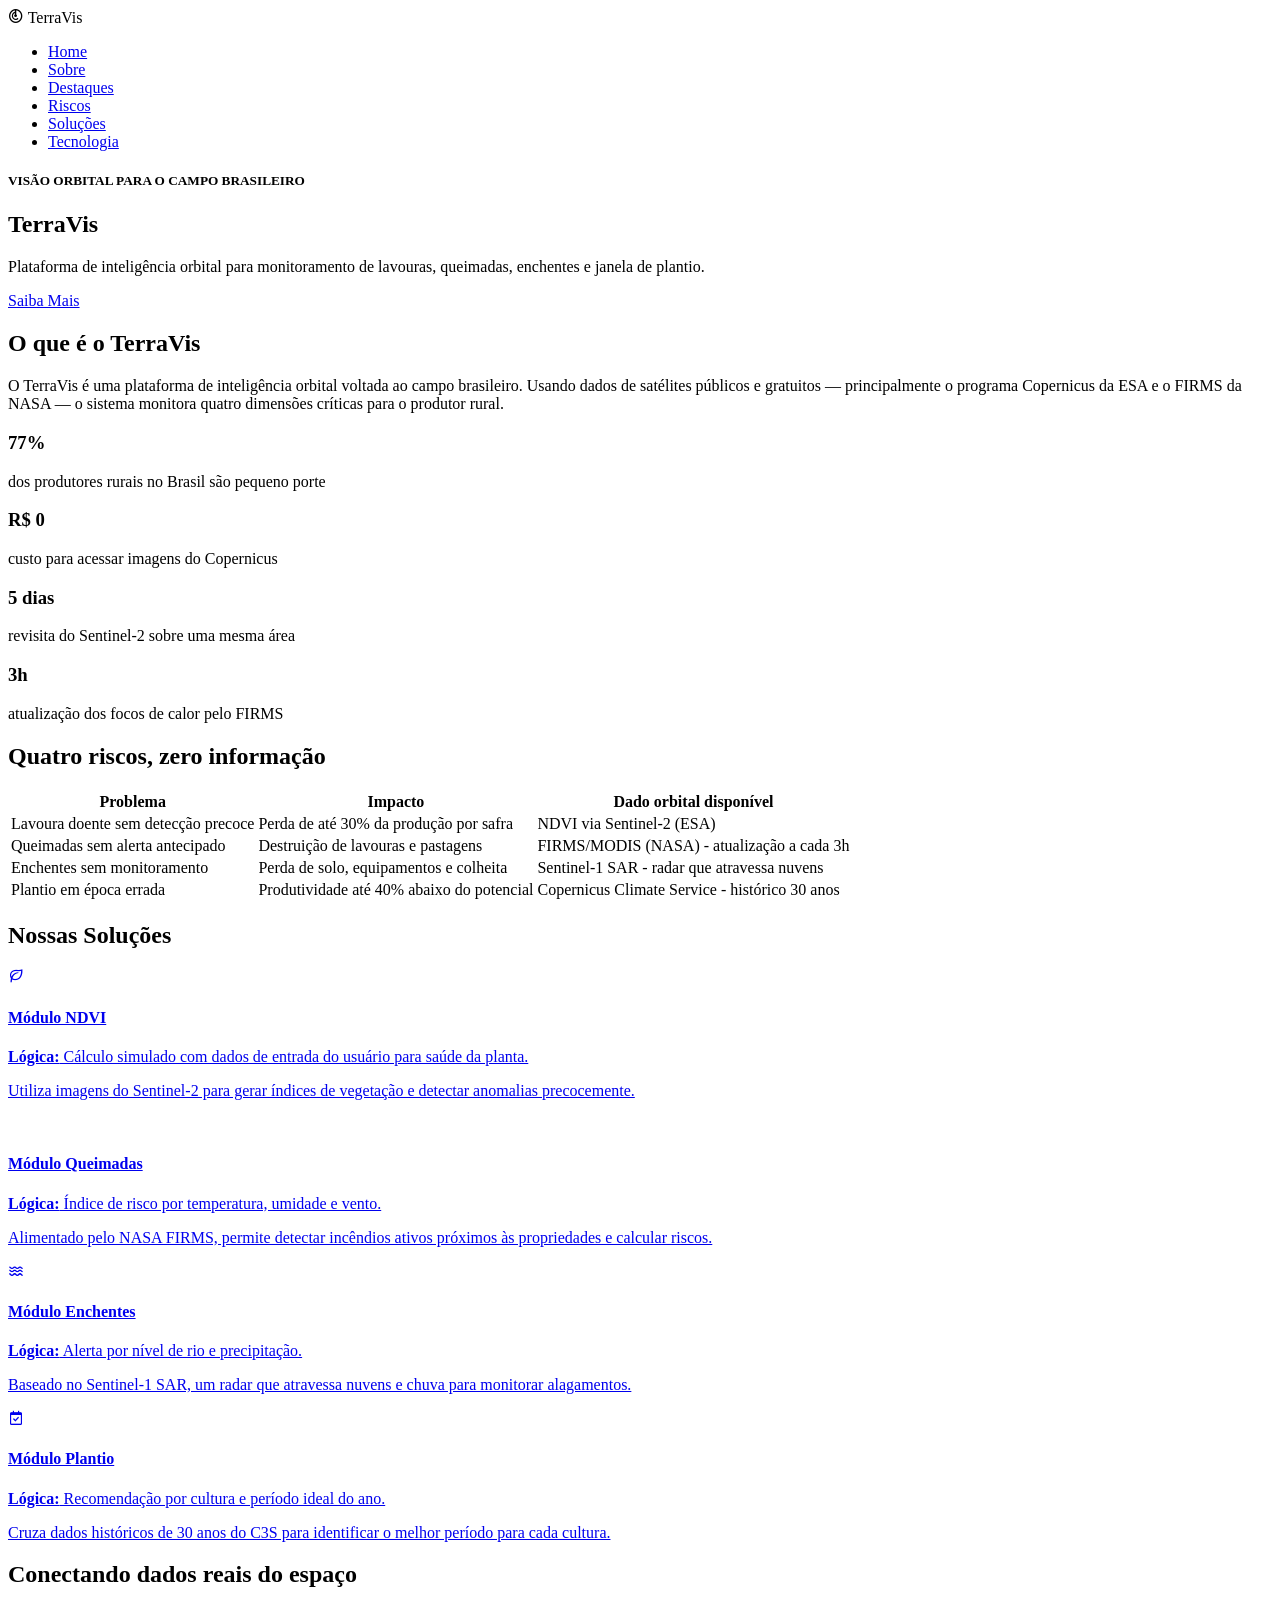
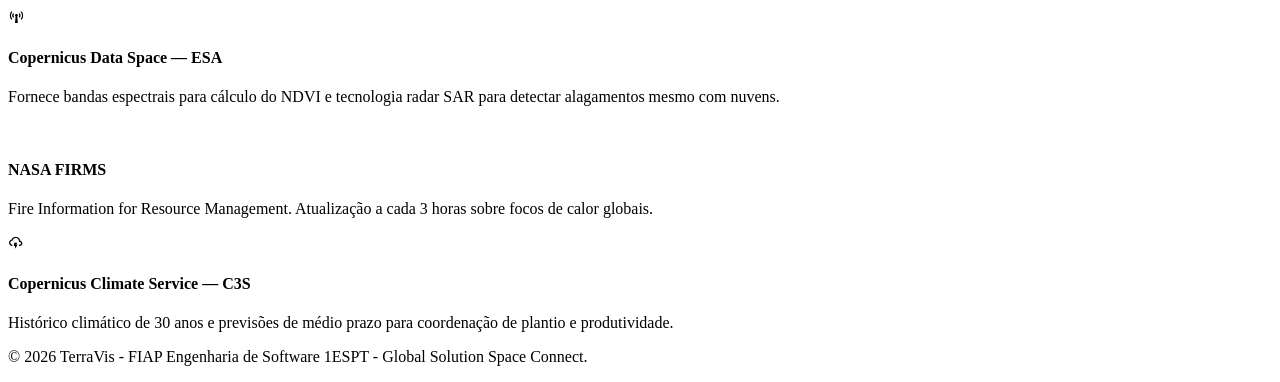
==== index.html @ 41ae60ec "feat: criação da página em html" ====
<!DOCTYPE html>
<html lang="pt-br">
<head>
    <meta charset="UTF-8">
    <meta name="viewport" content="width=device-width, initial-scale=1.0">
    <title>TerraVis - Visão Orbital para o Campo</title>
    <link rel="preconnect" href="https://fonts.googleapis.com">
    <link rel="preconnect" href="https://fonts.gstatic.com" crossorigin>
    <link href="https://fonts.googleapis.com/css2?family=Inter:wght@400;600&family=Montserrat:wght@700&display=swap" rel="stylesheet">
    <link href='https://unpkg.com/boxicons@2.1.4/css/boxicons.min.css' rel='stylesheet'>
    <link rel="stylesheet" href="./css/style.css">
</head>
<body>

    <header>
        <nav class="container">
            <div class="logo">
                <i class='bx bx-radar'></i> Terra<span>Vis</span>
            </div>
            <ul class="nav-links">
                <li><a href="#home">Home</a></li>
                <li><a href="#sobre">Sobre</a></li>
                <li><a href="#estatisticas">Destaques</a></li>
                <li><a href="#problemas">Riscos</a></li>
                <li><a href="#solucoes">Soluções</a></li>
                <li><a href="#tecnologia">Tecnologia</a></li>
            </ul>
        </nav>
    </header>

    <main>
        <section id="home" class="hero">
            <div class="container hero-content">
                <h5>VISÃO ORBITAL PARA O CAMPO BRASILEIRO</h5>
                <h1>TerraVis</h1>
                <p>Plataforma de inteligência orbital para monitoramento de lavouras, queimadas, enchentes e janela de plantio.</p>
                <a href="#sobre" class="btn">Saiba Mais</a>
            </div>
        </section>

        <section id="sobre" class="section-padding">
            <div class="container">
                <h2 class="section-title">O que é o TerraVis</h2>
                <p class="section-desc">O TerraVis é uma plataforma de inteligência orbital voltada ao campo brasileiro. Usando dados de satélites públicos e gratuitos — principalmente o programa Copernicus da ESA e o FIRMS da NASA — o sistema monitora quatro dimensões críticas para o produtor rural.</p>
            </div>
        </section>

        <section id="estatisticas" class="stats section-padding">
            <div class="container grid-4">
                <div class="stat-item">
                    <h3>77%</h3>
                    <p>dos produtores rurais no Brasil são pequeno porte</p>
                </div>
                <div class="stat-item">
                    <h3>R$ 0</h3>
                    <p>custo para acessar imagens do Copernicus</p>
                </div>
                <div class="stat-item">
                    <h3>5 dias</h3>
                    <p>revisita do Sentinel-2 sobre uma mesma área</p>
                </div>
                <div class="stat-item">
                    <h3>3h</h3>
                    <p>atualização dos focos de calor pelo FIRMS</p>
                </div>
            </div>
        </section>

        <section id="problemas" class="section-padding">
            <div class="container">
                <h2 class="section-title">Quatro riscos, zero informação</h2>
                <div class="table-responsive">
                    <table>
                        <thead>
                            <tr>
                                <th>Problema</th>
                                <th>Impacto</th>
                                <th>Dado orbital disponível</th>
                            </tr>
                        </thead>
                        <tbody>
                            <tr>
                                <td>Lavoura doente sem detecção precoce</td>
                                <td>Perda de até 30% da produção por safra</td>
                                <td>NDVI via Sentinel-2 (ESA)</td>
                            </tr>
                            <tr>
                                <td>Queimadas sem alerta antecipado</td>
                                <td>Destruição de lavouras e pastagens</td>
                                <td>FIRMS/MODIS (NASA) - atualização a cada 3h</td>
                            </tr>
                            <tr>
                                <td>Enchentes sem monitoramento</td>
                                <td>Perda de solo, equipamentos e colheita</td>
                                <td>Sentinel-1 SAR - radar que atravessa nuvens</td>
                            </tr>
                            <tr>
                                <td>Plantio em época errada</td>
                                <td>Produtividade até 40% abaixo do potencial</td>
                                <td>Copernicus Climate Service - histórico 30 anos</td>
                            </tr>
                        </tbody>
                    </table>
                </div>
            </div>
        </section>

        
        <section id="solucoes" class="section-padding bg-light">
            <div class="container">
                <h2 class="section-title">Nossas Soluções</h2>
                <div class="grid-4">
                    <a href="#tecnologia" class="card-link">
                        <div class="card">
                            <i class='bx bx-leaf'></i>
                            <h4>Módulo NDVI</h4>
                            <p><strong>Lógica:</strong> Cálculo simulado com dados de entrada do usuário para saúde da planta.</p>
                            <p class="card-detail">Utiliza imagens do Sentinel-2 para gerar índices de vegetação e detectar anomalias precocemente.</p>
                        </div>
                    </a>
                    <a href="#tecnologia" class="card-link">
                        <div class="card">
                            <i class='bx bx-flame'></i>
                            <h4>Módulo Queimadas</h4>
                            <p><strong>Lógica:</strong> Índice de risco por temperatura, umidade e vento.</p>
                            <p class="card-detail">Alimentado pelo NASA FIRMS, permite detectar incêndios ativos próximos às propriedades e calcular riscos.</p>
                        </div>
                    </a>
                    <a href="#tecnologia" class="card-link">
                        <div class="card">
                            <i class='bx bx-water'></i>
                            <h4>Módulo Enchentes</h4>
                            <p><strong>Lógica:</strong> Alerta por nível de rio e precipitação.</p>
                            <p class="card-detail">Baseado no Sentinel-1 SAR, um radar que atravessa nuvens e chuva para monitorar alagamentos.</p>
                        </div>
                    </a>
                    <a href="#tecnologia" class="card-link">
                        <div class="card">
                            <i class='bx bx-calendar-check'></i>
                            <h4>Módulo Plantio</h4>
                            <p><strong>Lógica:</strong> Recomendação por cultura e período ideal do ano.</p>
                            <p class="card-detail">Cruza dados históricos de 30 anos do C3S para identificar o melhor período para cada cultura.</p>
                        </div>
                    </a>
                </div>
            </div>
        </section>

       
        <section id="tecnologia" class="section-padding">
            <div class="container">
                <h2 class="section-title">Conectando dados reais do espaço</h2>
                <div class="tech-content">
                    <div class="tech-item">
                        <i class='bx bx-broadcast'></i>
                        <div>
                            <h4>Copernicus Data Space — ESA</h4>
                            <p>Fornece bandas espectrais para cálculo do NDVI e tecnologia radar SAR para detectar alagamentos mesmo com nuvens.</p>
                        </div>
                    </div>
                    <div class="tech-item">
                        <i class='bx bx-satellite'></i>
                        <div>
                            <h4>NASA FIRMS</h4>
                            <p>Fire Information for Resource Management. Atualização a cada 3 horas sobre focos de calor globais.</p>
                        </div>
                    </div>
                    <div class="tech-item">
                        <i class='bx bx-cloud-lightning'></i>
                        <div>
                            <h4>Copernicus Climate Service — C3S</h4>
                            <p>Histórico climático de 30 anos e previsões de médio prazo para coordenação de plantio e produtividade.</p>
                        </div>
                    </div>
                </div>
            </div>
        </section>
    </main>

    <footer>
        <div class="container">
            <p>&copy; 2026 TerraVis - FIAP Engenharia de Software 1ESPT - Global Solution Space Connect.</p>
        </div>
    </footer>

</body>
</html>
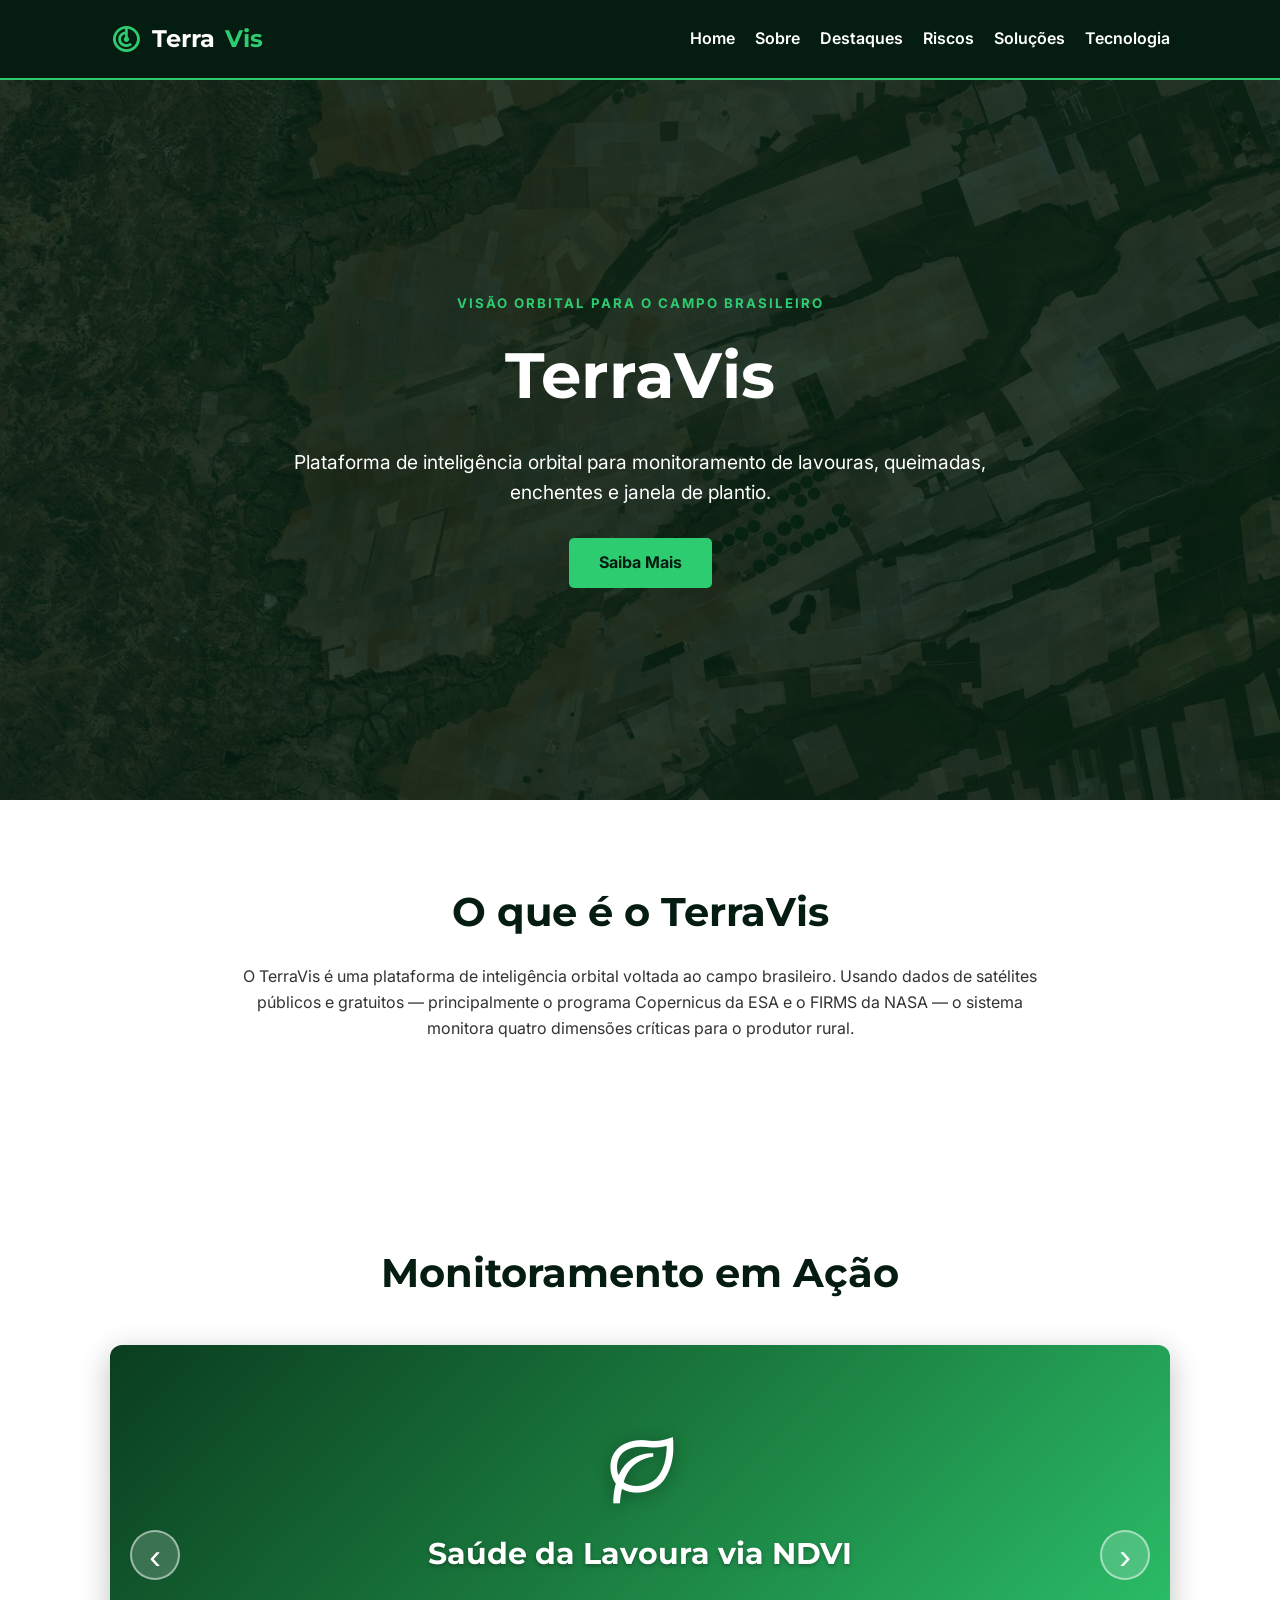
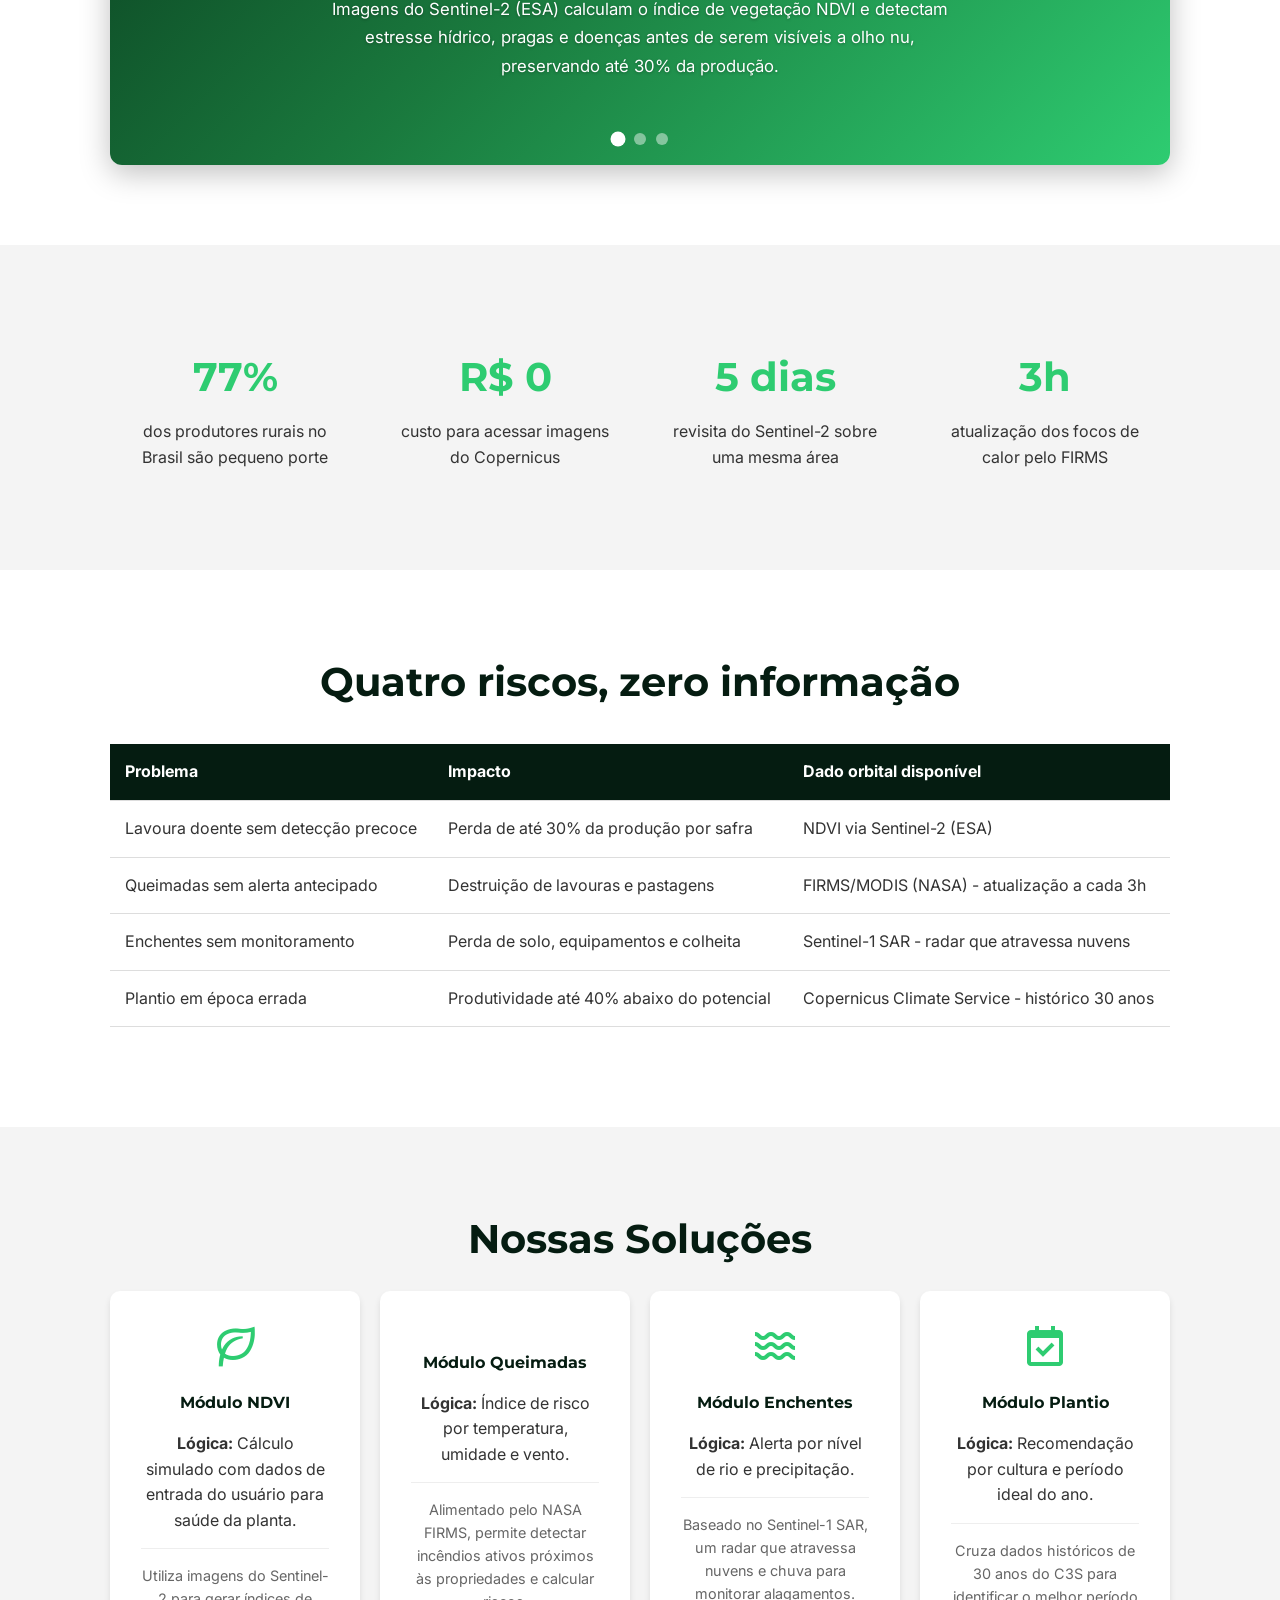
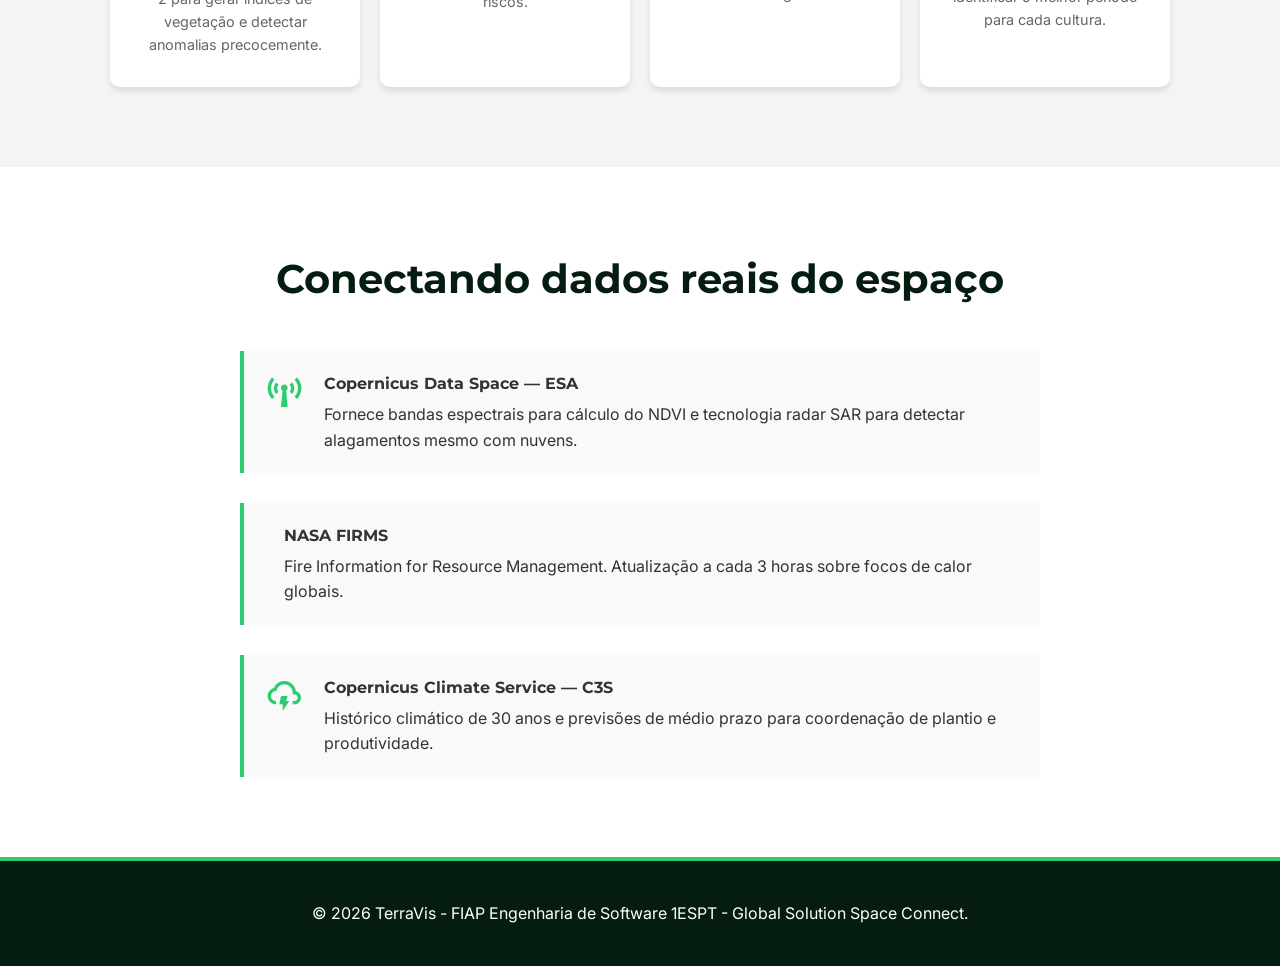
==== commit 63d10681: "feat: adição do slide na sessão sobre" ====
--- a/index.html
+++ b/index.html
@@ -45,6 +45,44 @@
             </div>
         </section>
 
+        <section id="slideshow" class="section-padding">
+            <div class="container">
+                <h2 class="section-title">Monitoramento em Ação</h2>
+                <div class="slideshow">
+                    <div class="slides-wrapper">
+                        <div class="slide slide-ndvi active">
+                            <div class="slide-content">
+                                <i class='bx bx-leaf'></i>
+                                <h3>Saúde da Lavoura via NDVI</h3>
+                                <p>Imagens do Sentinel-2 (ESA) calculam o índice de vegetação NDVI e detectam estresse hídrico, pragas e doenças antes de serem visíveis a olho nu, preservando até 30% da produção.</p>
+                            </div>
+                        </div>
+                        <div class="slide slide-fire">
+                            <div class="slide-content">
+                                <i class='bx bx-flame'></i>
+                                <h3>Alertas de Queimadas em Tempo Real</h3>
+                                <p>O sistema NASA FIRMS atualiza focos de calor a cada 3 horas, permitindo alertas antecipados de incêndios próximos à propriedade e cálculo de risco por temperatura, umidade e vento.</p>
+                            </div>
+                        </div>
+                        <div class="slide slide-flood">
+                            <div class="slide-content">
+                                <i class='bx bx-water'></i>
+                                <h3>Detecção de Enchentes por Radar SAR</h3>
+                                <p>O radar Sentinel-1 SAR atravessa nuvens e chuva para mapear alagamentos em tempo real, monitorando nível de rios e precipitação para proteger solo, equipamentos e colheita.</p>
+                            </div>
+                        </div>
+                    </div>
+                    <button class="slide-btn slide-prev" aria-label="Slide anterior">&#8249;</button>
+                    <button class="slide-btn slide-next" aria-label="Próximo slide">&#8250;</button>
+                    <div class="slide-dots">
+                        <span class="dot active" data-index="0"></span>
+                        <span class="dot" data-index="1"></span>
+                        <span class="dot" data-index="2"></span>
+                    </div>
+                </div>
+            </div>
+        </section>
+
         <section id="estatisticas" class="stats section-padding">
             <div class="container grid-4">
                 <div class="stat-item">
@@ -182,6 +220,6 @@
             <p>&copy; 2026 TerraVis - FIAP Engenharia de Software 1ESPT - Global Solution Space Connect.</p>
         </div>
     </footer>
-
+<script src="./js/script.js"></script>
 </body>
 </html>
--- a/css/style.css
+++ b/css/style.css
@@ -0,0 +1,414 @@
+* {
+    margin: 0;
+    padding: 0;
+    box-sizing: border-box;
+}
+
+:root {
+    --primary-color: #2ecc71;
+    --secondary-color: #051c11;
+    --text-light: #ffffff;
+    --text-dark: #333333;
+    --bg-light: #f4f4f4;
+    --accent-color: #27ae60;
+}
+
+body {
+    font-family: 'Inter', sans-serif;
+    line-height: 1.6;
+    color: var(--text-dark);
+    background-color: #fff;
+}
+
+h1, h2, h3, h4, .logo {
+    font-family: 'Montserrat', sans-serif;
+}
+
+.container {
+    max-width: 1100px;
+    margin: 0 auto;
+    padding: 0 20px;
+}
+
+.section-padding {
+    padding: 80px 0;
+}
+
+.grid-4 {
+    display: grid;
+    grid-template-columns: repeat(auto-fit, minmax(200px, 1fr));
+    gap: 20px;
+}
+
+header {
+    background: var(--secondary-color);
+    padding: 20px 0;
+    position: sticky;
+    top: 0;
+    z-index: 1000;
+    border-bottom: 2px solid var(--primary-color);
+}
+
+nav {
+    display: flex;
+    justify-content: space-between;
+    align-items: center;
+}
+
+.logo {
+    color: var(--text-light);
+    font-size: 1.5rem;
+    font-weight: bold;
+    display: flex;
+    align-items: center;
+    gap: 10px;
+}
+
+.logo i {
+    color: var(--primary-color);
+    font-size: 2rem;
+}
+
+.logo span {
+    color: var(--primary-color);
+}
+
+.nav-links {
+    display: flex;
+    list-style: none;
+    gap: 20px;
+}
+
+.nav-links a {
+    color: var(--text-light);
+    text-decoration: none;
+    font-weight: 600;
+    transition: color 0.3s;
+}
+
+.nav-links a:hover {
+    color: var(--primary-color);
+}
+
+.hero {
+    background: linear-gradient(rgba(5, 28, 17, 0.85), rgba(5, 28, 17, 0.85)), url('../imagens/hero-bg.jpg');
+    background-color: var(--secondary-color);
+    background-size: cover;
+    background-position: center;
+    height: 80vh;
+    display: flex;
+    align-items: center;
+    color: var(--text-light);
+    text-align: center;
+}
+
+.hero-content h5 {
+    color: var(--primary-color);
+    letter-spacing: 2px;
+    margin-bottom: 10px;
+}
+
+.hero-content h1 {
+    font-size: 4rem;
+    margin-bottom: 20px;
+}
+
+.hero-content p {
+    font-size: 1.2rem;
+    max-width: 700px;
+    margin: 0 auto 30px;
+}
+
+.btn {
+    display: inline-block;
+    background: var(--primary-color);
+    color: var(--secondary-color);
+    padding: 12px 30px;
+    text-decoration: none;
+    border-radius: 5px;
+    font-weight: bold;
+    transition: background 0.3s;
+}
+
+.btn:hover {
+    background: var(--accent-color);
+}
+
+.section-title {
+    text-align: center;
+    font-size: 2.5rem;
+    margin-bottom: 20px;
+    color: var(--secondary-color);
+}
+
+.section-desc {
+    text-align: center;
+    max-width: 800px;
+    margin: 0 auto 40px;
+}
+
+.stats {
+    background: var(--bg-light);
+}
+
+.stat-item {
+    text-align: center;
+    padding: 20px;
+}
+
+.stat-item h3 {
+    font-size: 2.5rem;
+    color: var(--primary-color);
+    margin-bottom: 10px;
+}
+
+.table-responsive {
+    overflow-x: auto;
+    margin-top: 30px;
+}
+
+table {
+    width: 100%;
+    border-collapse: collapse;
+    margin-bottom: 20px;
+}
+
+th, td {
+    padding: 15px;
+    text-align: left;
+    border-bottom: 1px solid #ddd;
+}
+
+th {
+    background-color: var(--secondary-color);
+    color: var(--text-light);
+}
+
+tr:hover {
+    background-color: #f9f9f9;
+}
+
+.bg-light {
+    background-color: var(--bg-light);
+}
+
+.card-link {
+    text-decoration: none;
+    color: inherit;
+    display: block;
+}
+
+.card {
+    background: #fff;
+    padding: 30px;
+    border-radius: 10px;
+    text-align: center;
+    box-shadow: 0 4px 6px rgba(0,0,0,0.1);
+    transition: all 0.3s ease;
+    height: 100%;
+    border: 1px solid transparent;
+}
+
+.card:hover {
+    transform: translateY(-10px);
+    border-color: var(--primary-color);
+    box-shadow: 0 10px 20px rgba(46, 204, 113, 0.2);
+}
+
+.card-detail {
+    margin-top: 15px;
+    font-size: 0.9rem;
+    color: #666;
+    border-top: 1px solid #eee;
+    padding-top: 15px;
+}
+
+.card i {
+    font-size: 3rem;
+    color: var(--primary-color);
+    margin-bottom: 20px;
+}
+
+.card h4 {
+    margin-bottom: 15px;
+    color: var(--secondary-color);
+}
+
+.tech-content {
+    display: flex;
+    flex-direction: column;
+    gap: 30px;
+    max-width: 800px;
+    margin: 40px auto 0;
+}
+
+.tech-item {
+    display: flex;
+    align-items: flex-start;
+    gap: 20px;
+    padding: 20px;
+    border-left: 4px solid var(--primary-color);
+    background: #f9f9f9;
+}
+
+.tech-item i {
+    font-size: 2.5rem;
+    color: var(--primary-color);
+}
+
+.tech-item h4 {
+    margin-bottom: 5px;
+}
+
+footer {
+    background: var(--secondary-color);
+    color: var(--text-light);
+    text-align: center;
+    padding: 40px 0;
+    border-top: 4px solid var(--primary-color);
+}
+
+/* Slideshow */
+.slideshow {
+    position: relative;
+    border-radius: 12px;
+    margin-top: 40px;
+    box-shadow: 0 8px 30px rgba(0, 0, 0, 0.25);
+    overflow: hidden;
+}
+
+.slides-wrapper {
+    position: relative;
+    height: 420px;
+}
+
+.slide {
+    position: absolute;
+    inset: 0;
+    opacity: 0;
+    transition: opacity 0.7s ease;
+    display: flex;
+    align-items: center;
+    justify-content: center;
+}
+
+.slide.active {
+    opacity: 1;
+}
+
+.slide-ndvi {
+    background: linear-gradient(135deg, #0a3d1f 0%, #1a7a3e 45%, #2ecc71 100%);
+}
+
+.slide-fire {
+    background: linear-gradient(135deg, #3d0a00 0%, #a33000 45%, #e8670c 100%);
+}
+
+.slide-flood {
+    background: linear-gradient(135deg, #001c3d 0%, #0a4a8a 45%, #1a8fd1 100%);
+}
+
+.slide-content {
+    text-align: center;
+    color: #fff;
+    padding: 40px 80px;
+    position: relative;
+    z-index: 1;
+}
+
+.slide-content i {
+    font-size: 5rem;
+    margin-bottom: 20px;
+    display: block;
+    filter: drop-shadow(0 2px 8px rgba(0, 0, 0, 0.35));
+}
+
+.slide-content h3 {
+    font-size: 1.9rem;
+    margin-bottom: 16px;
+    text-shadow: 0 2px 4px rgba(0, 0, 0, 0.3);
+}
+
+.slide-content p {
+    font-size: 1.05rem;
+    max-width: 620px;
+    margin: 0 auto;
+    line-height: 1.7;
+    text-shadow: 0 1px 3px rgba(0, 0, 0, 0.3);
+}
+
+.slide-btn {
+    position: absolute;
+    top: 50%;
+    transform: translateY(-50%);
+    background: rgba(255, 255, 255, 0.18);
+    border: 2px solid rgba(255, 255, 255, 0.5);
+    color: #fff;
+    font-size: 2.2rem;
+    width: 50px;
+    height: 50px;
+    border-radius: 50%;
+    cursor: pointer;
+    z-index: 10;
+    transition: background 0.3s;
+    display: flex;
+    align-items: center;
+    justify-content: center;
+    line-height: 1;
+}
+
+.slide-btn:hover {
+    background: rgba(255, 255, 255, 0.38);
+}
+
+.slide-prev { left: 20px; }
+.slide-next { right: 20px; }
+
+.slide-dots {
+    position: absolute;
+    bottom: 20px;
+    left: 50%;
+    transform: translateX(-50%);
+    display: flex;
+    gap: 10px;
+    z-index: 10;
+}
+
+.dot {
+    width: 12px;
+    height: 12px;
+    border-radius: 50%;
+    background: rgba(255, 255, 255, 0.45);
+    cursor: pointer;
+    transition: background 0.3s, transform 0.3s;
+}
+
+.dot.active {
+    background: #fff;
+    transform: scale(1.25);
+}
+
+@media (max-width: 768px) {
+    .nav-links {
+        display: none;
+    }
+    .hero-content h1 {
+        font-size: 2.5rem;
+    }
+
+    .slides-wrapper {
+        height: 480px;
+    }
+
+    .slide-content {
+        padding: 30px 60px;
+    }
+
+    .slide-content h3 {
+        font-size: 1.4rem;
+    }
+
+    .slide-content i {
+        font-size: 3.5rem;
+    }
+}
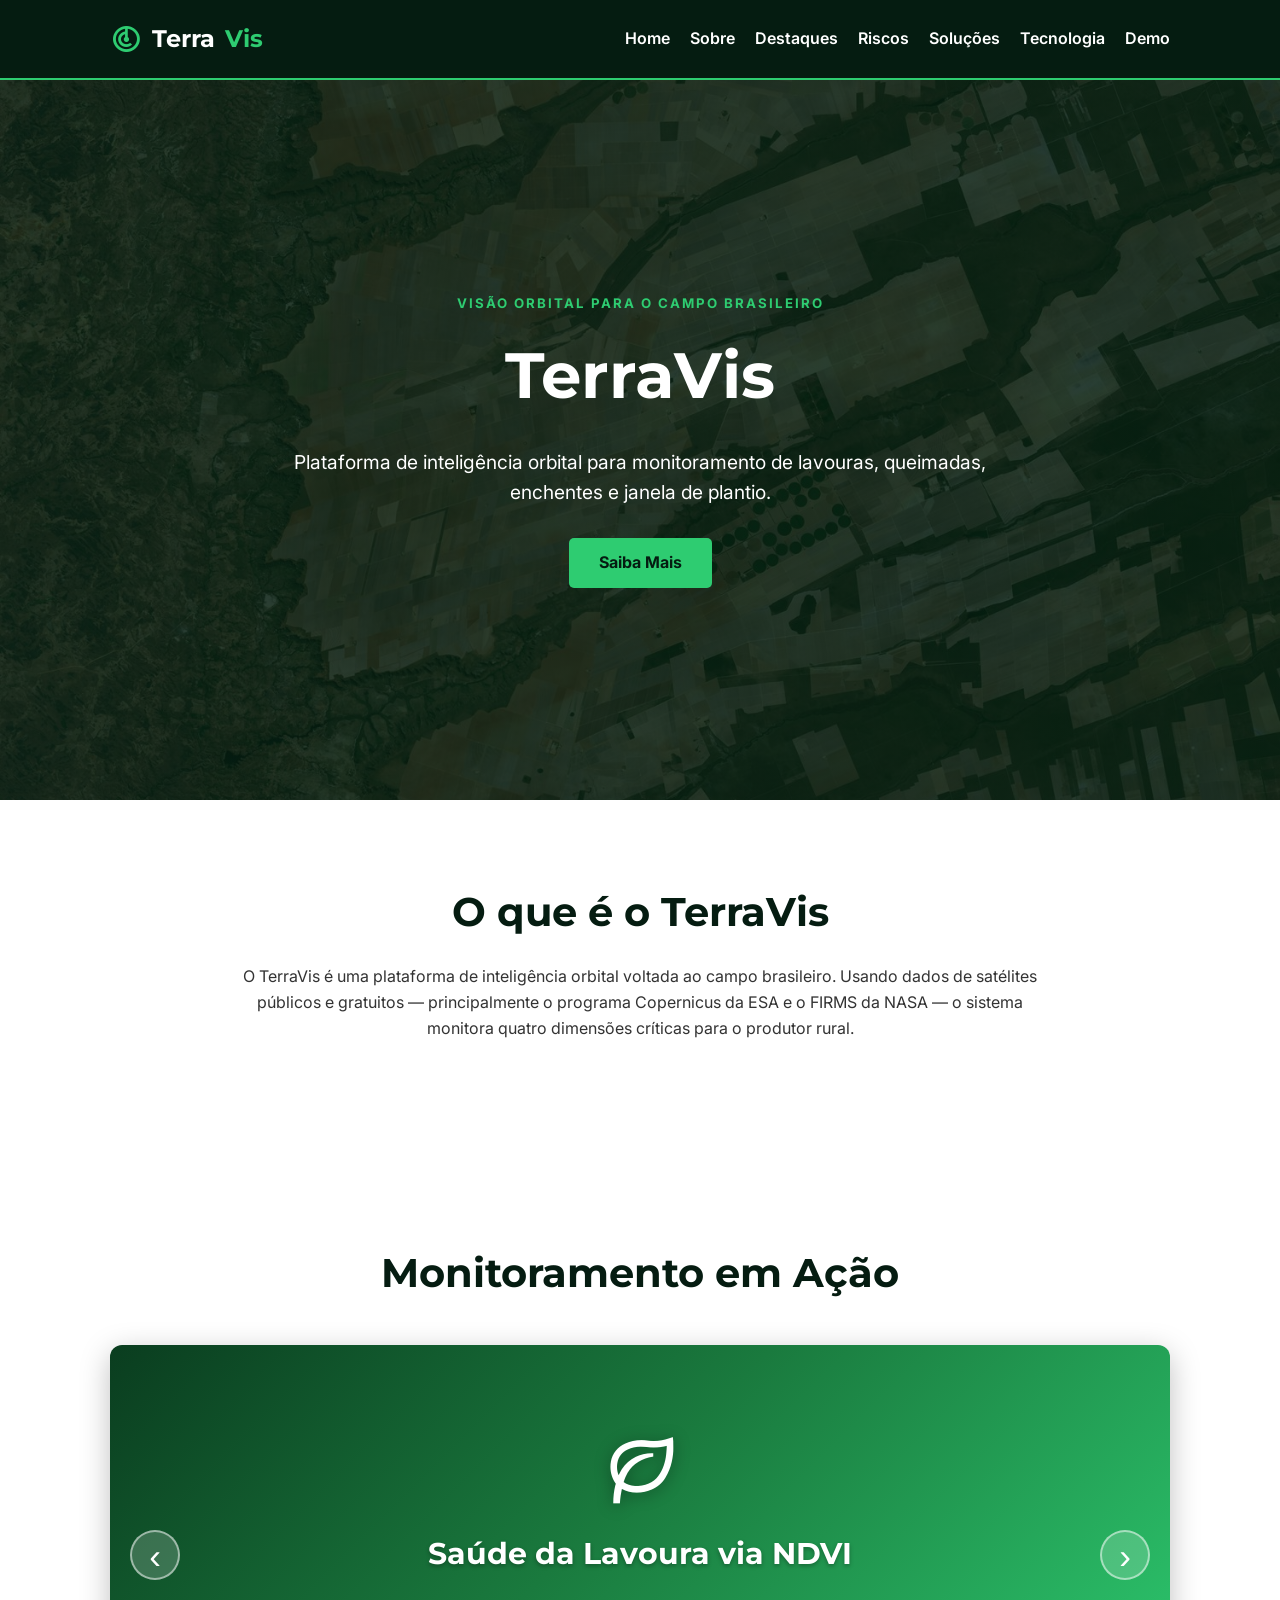
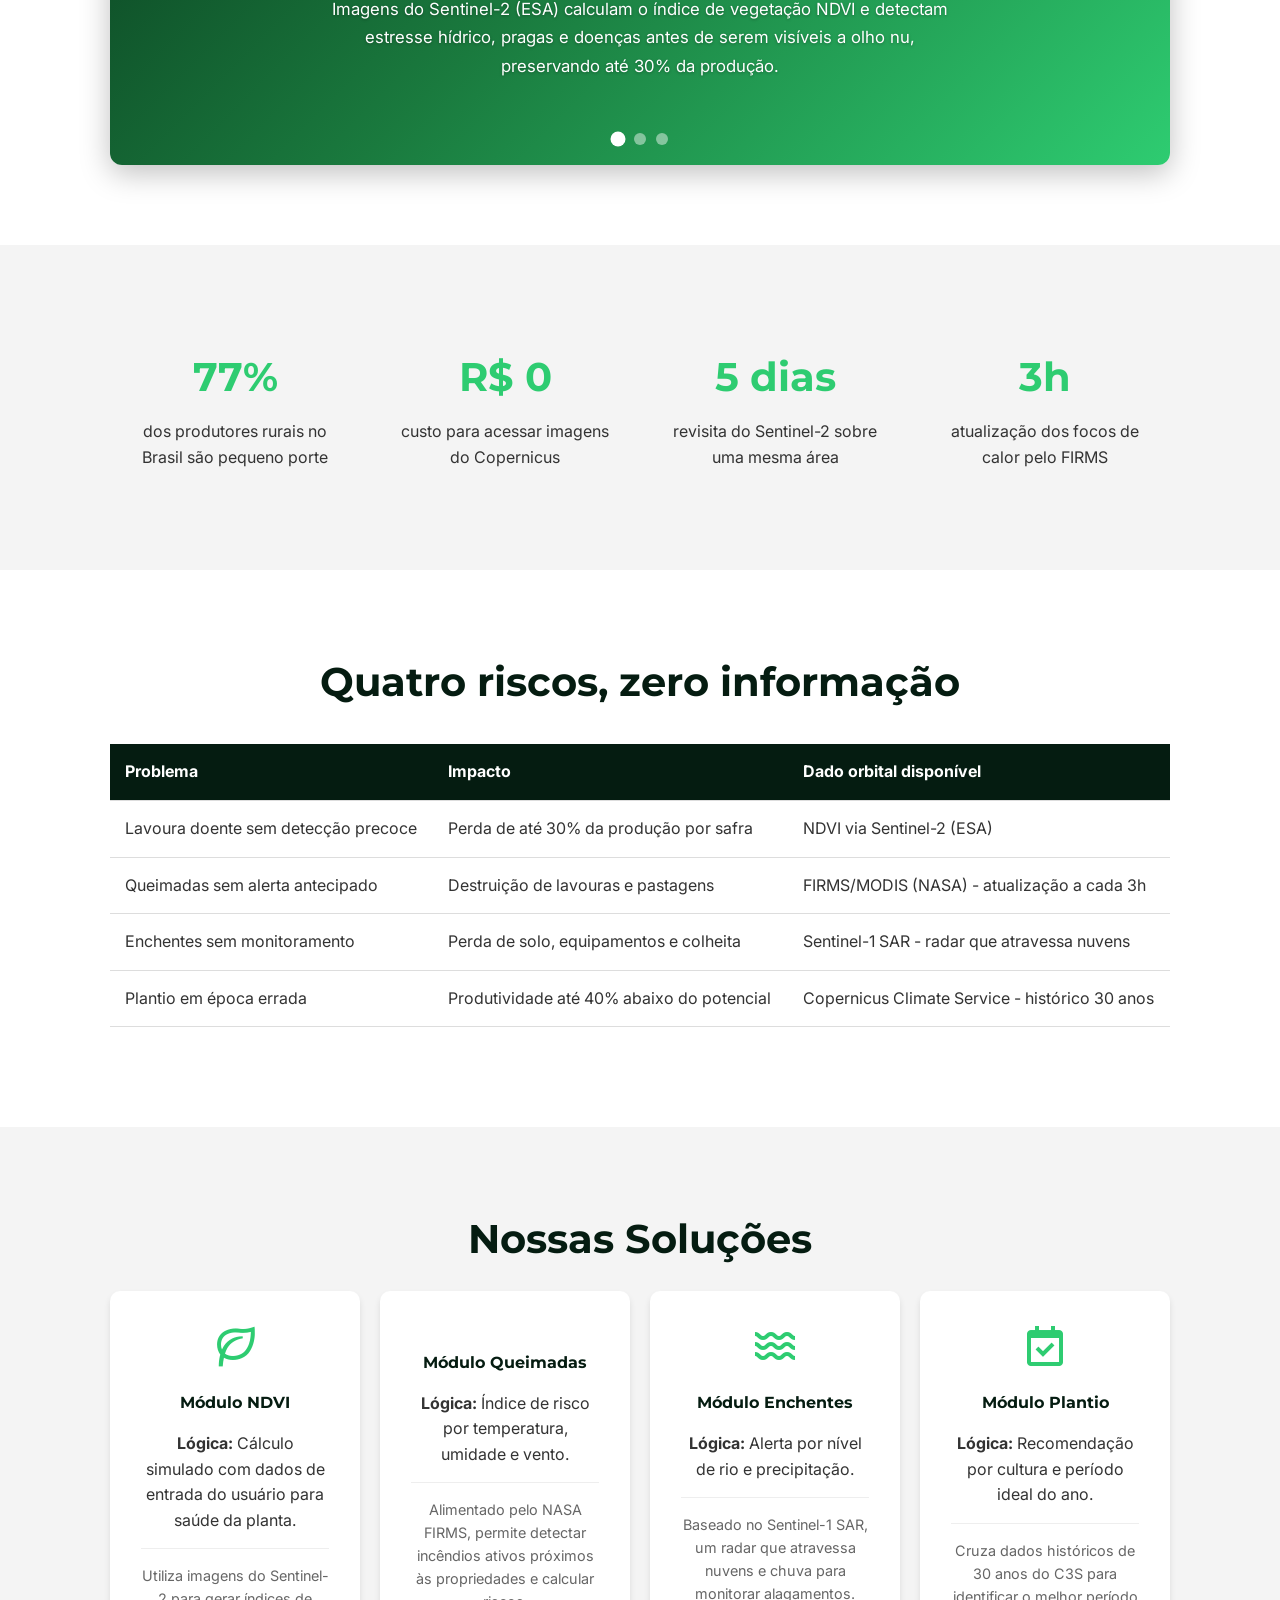
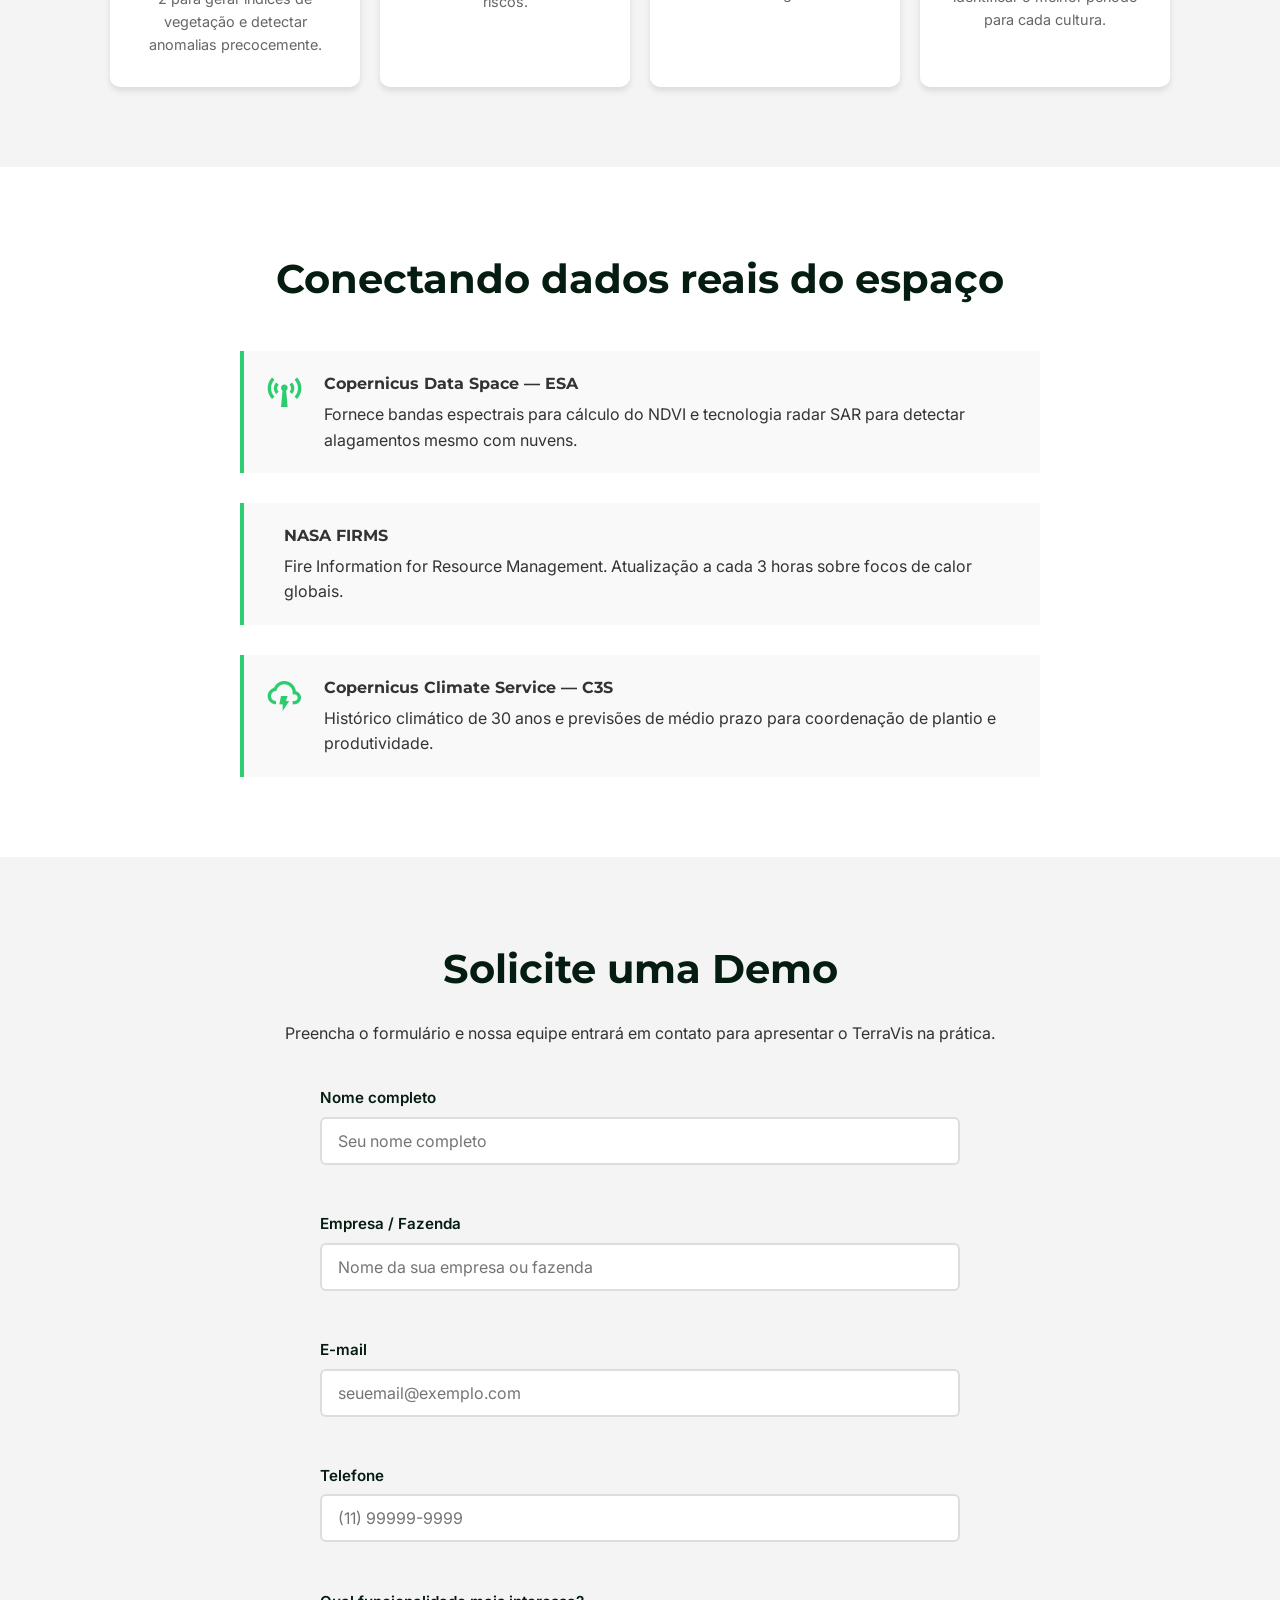
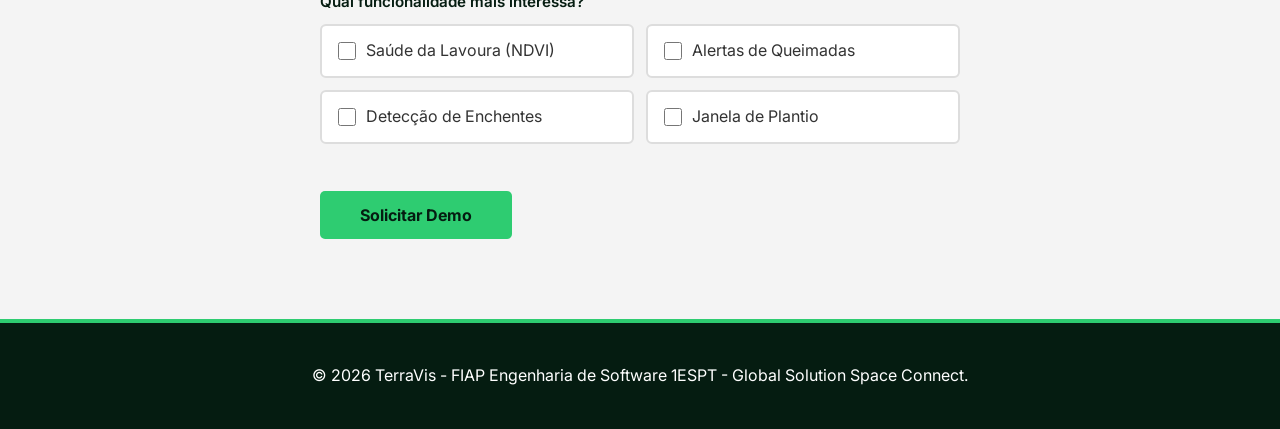
==== commit 79624bb0: "feat: formulario de solicitação de demo" ====
--- a/index.html
+++ b/index.html
@@ -24,6 +24,7 @@
                 <li><a href="#problemas">Riscos</a></li>
                 <li><a href="#solucoes">Soluções</a></li>
                 <li><a href="#tecnologia">Tecnologia</a></li>
+                <li><a href="#demo">Demo</a></li>
             </ul>
         </nav>
     </header>
@@ -213,6 +214,64 @@
                 </div>
             </div>
         </section>
+        <section id="demo" class="section-padding bg-light">
+            <div class="container">
+                <h2 class="section-title">Solicite uma Demo</h2>
+                <p class="section-desc">Preencha o formulário e nossa equipe entrará em contato para apresentar o TerraVis na prática.</p>
+
+                <form id="demo-form" class="demo-form" novalidate>
+                    <div class="form-group">
+                        <label for="nome">Nome completo</label>
+                        <input type="text" id="nome" name="nome" placeholder="Seu nome completo">
+                        <span class="form-error" id="nome-error"></span>
+                    </div>
+                    <div class="form-group">
+                        <label for="empresa">Empresa / Fazenda</label>
+                        <input type="text" id="empresa" name="empresa" placeholder="Nome da sua empresa ou fazenda">
+                        <span class="form-error" id="empresa-error"></span>
+                    </div>
+                    <div class="form-group">
+                        <label for="email">E-mail</label>
+                        <input type="email" id="email" name="email" placeholder="seuemail@exemplo.com">
+                        <span class="form-error" id="email-error"></span>
+                    </div>
+                    <div class="form-group">
+                        <label for="telefone">Telefone</label>
+                        <input type="tel" id="telefone" name="telefone" placeholder="(11) 99999-9999">
+                        <span class="form-error" id="telefone-error"></span>
+                    </div>
+                    <div class="form-group">
+                        <label>Qual funcionalidade mais interessa?</label>
+                        <div class="checkbox-group" id="checkbox-group">
+                            <label class="checkbox-label">
+                                <input type="checkbox" name="funcionalidade" value="ndvi">
+                                <span>Saúde da Lavoura (NDVI)</span>
+                            </label>
+                            <label class="checkbox-label">
+                                <input type="checkbox" name="funcionalidade" value="queimadas">
+                                <span>Alertas de Queimadas</span>
+                            </label>
+                            <label class="checkbox-label">
+                                <input type="checkbox" name="funcionalidade" value="enchentes">
+                                <span>Detecção de Enchentes</span>
+                            </label>
+                            <label class="checkbox-label">
+                                <input type="checkbox" name="funcionalidade" value="plantio">
+                                <span>Janela de Plantio</span>
+                            </label>
+                        </div>
+                        <span class="form-error" id="funcionalidade-error"></span>
+                    </div>
+                    <button type="submit" class="btn btn-form">Solicitar Demo</button>
+                </form>
+
+                <div id="demo-success" class="demo-success" hidden>
+                    <i class='bx bx-check-circle'></i>
+                    <h3>Solicitação enviada!</h3>
+                    <p>Obrigado, <strong id="success-nome"></strong>. Nossa equipe entrará em contato em breve.</p>
+                </div>
+            </div>
+        </section>
     </main>
 
     <footer>
--- a/css/style.css
+++ b/css/style.css
@@ -388,6 +388,126 @@
     transform: scale(1.25);
 }
 
+/* Demo Form */
+.demo-form {
+    max-width: 640px;
+    margin: 0 auto;
+    display: flex;
+    flex-direction: column;
+    gap: 24px;
+}
+
+.form-group {
+    display: flex;
+    flex-direction: column;
+    gap: 6px;
+}
+
+.form-group > label {
+    font-weight: 600;
+    color: var(--secondary-color);
+    font-size: 0.95rem;
+}
+
+.form-group input[type="text"],
+.form-group input[type="email"],
+.form-group input[type="tel"] {
+    padding: 12px 16px;
+    border: 2px solid #ddd;
+    border-radius: 6px;
+    font-family: 'Inter', sans-serif;
+    font-size: 1rem;
+    transition: border-color 0.3s;
+    outline: none;
+    background: #fff;
+}
+
+.form-group input:focus {
+    border-color: var(--primary-color);
+}
+
+.form-group input.input-error {
+    border-color: #e74c3c;
+}
+
+.form-error {
+    color: #e74c3c;
+    font-size: 0.85rem;
+    min-height: 1.1rem;
+}
+
+.checkbox-group {
+    display: grid;
+    grid-template-columns: 1fr 1fr;
+    gap: 12px;
+    margin-top: 4px;
+}
+
+.checkbox-label {
+    display: flex;
+    align-items: center;
+    gap: 10px;
+    cursor: pointer;
+    font-weight: 400;
+    color: var(--text-dark);
+    padding: 12px 16px;
+    border: 2px solid #ddd;
+    border-radius: 6px;
+    background: #fff;
+    transition: border-color 0.3s, background 0.3s;
+}
+
+.checkbox-label:hover {
+    border-color: var(--primary-color);
+    background: rgba(46, 204, 113, 0.06);
+}
+
+.checkbox-label input[type="checkbox"] {
+    width: 18px;
+    height: 18px;
+    accent-color: var(--primary-color);
+    cursor: pointer;
+    flex-shrink: 0;
+}
+
+.checkbox-group.group-error .checkbox-label {
+    border-color: #e74c3c;
+}
+
+.btn-form {
+    border: none;
+    cursor: pointer;
+    font-family: 'Inter', sans-serif;
+    font-size: 1rem;
+    align-self: flex-start;
+    padding: 14px 40px;
+}
+
+.demo-success {
+    max-width: 640px;
+    margin: 0 auto;
+    text-align: center;
+    padding: 60px 20px;
+}
+
+.demo-success i {
+    font-size: 4rem;
+    color: var(--primary-color);
+    display: block;
+    margin-bottom: 16px;
+}
+
+.demo-success h3 {
+    font-size: 1.8rem;
+    color: var(--secondary-color);
+    margin-bottom: 12px;
+}
+
+.demo-success p {
+    font-size: 1.1rem;
+    color: #555;
+}
+
 @media (max-width: 768px) {
     .nav-links {
         display: none;
@@ -411,4 +531,13 @@
     .slide-content i {
         font-size: 3.5rem;
     }
-}
+
+    .checkbox-group {
+        grid-template-columns: 1fr;
+    }
+
+    .btn-form {
+        align-self: stretch;
+        text-align: center;
+    }
+}
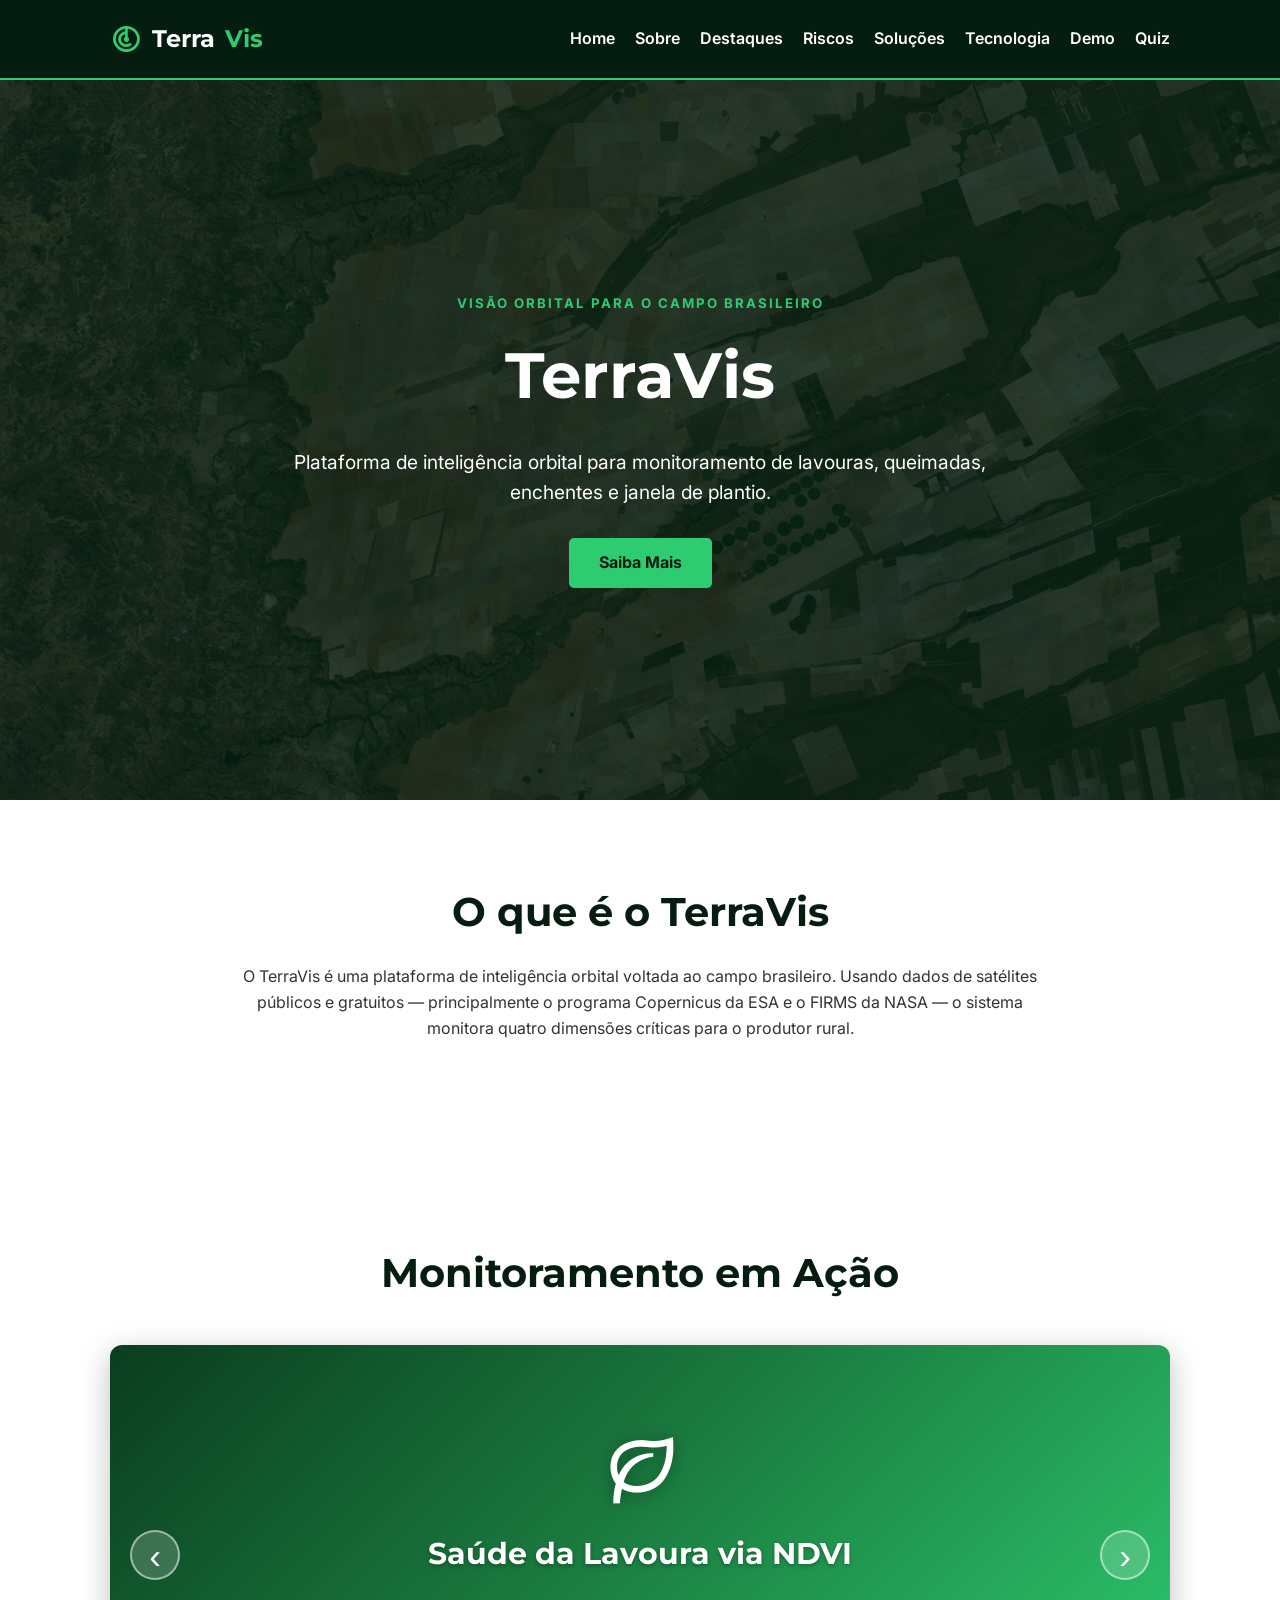
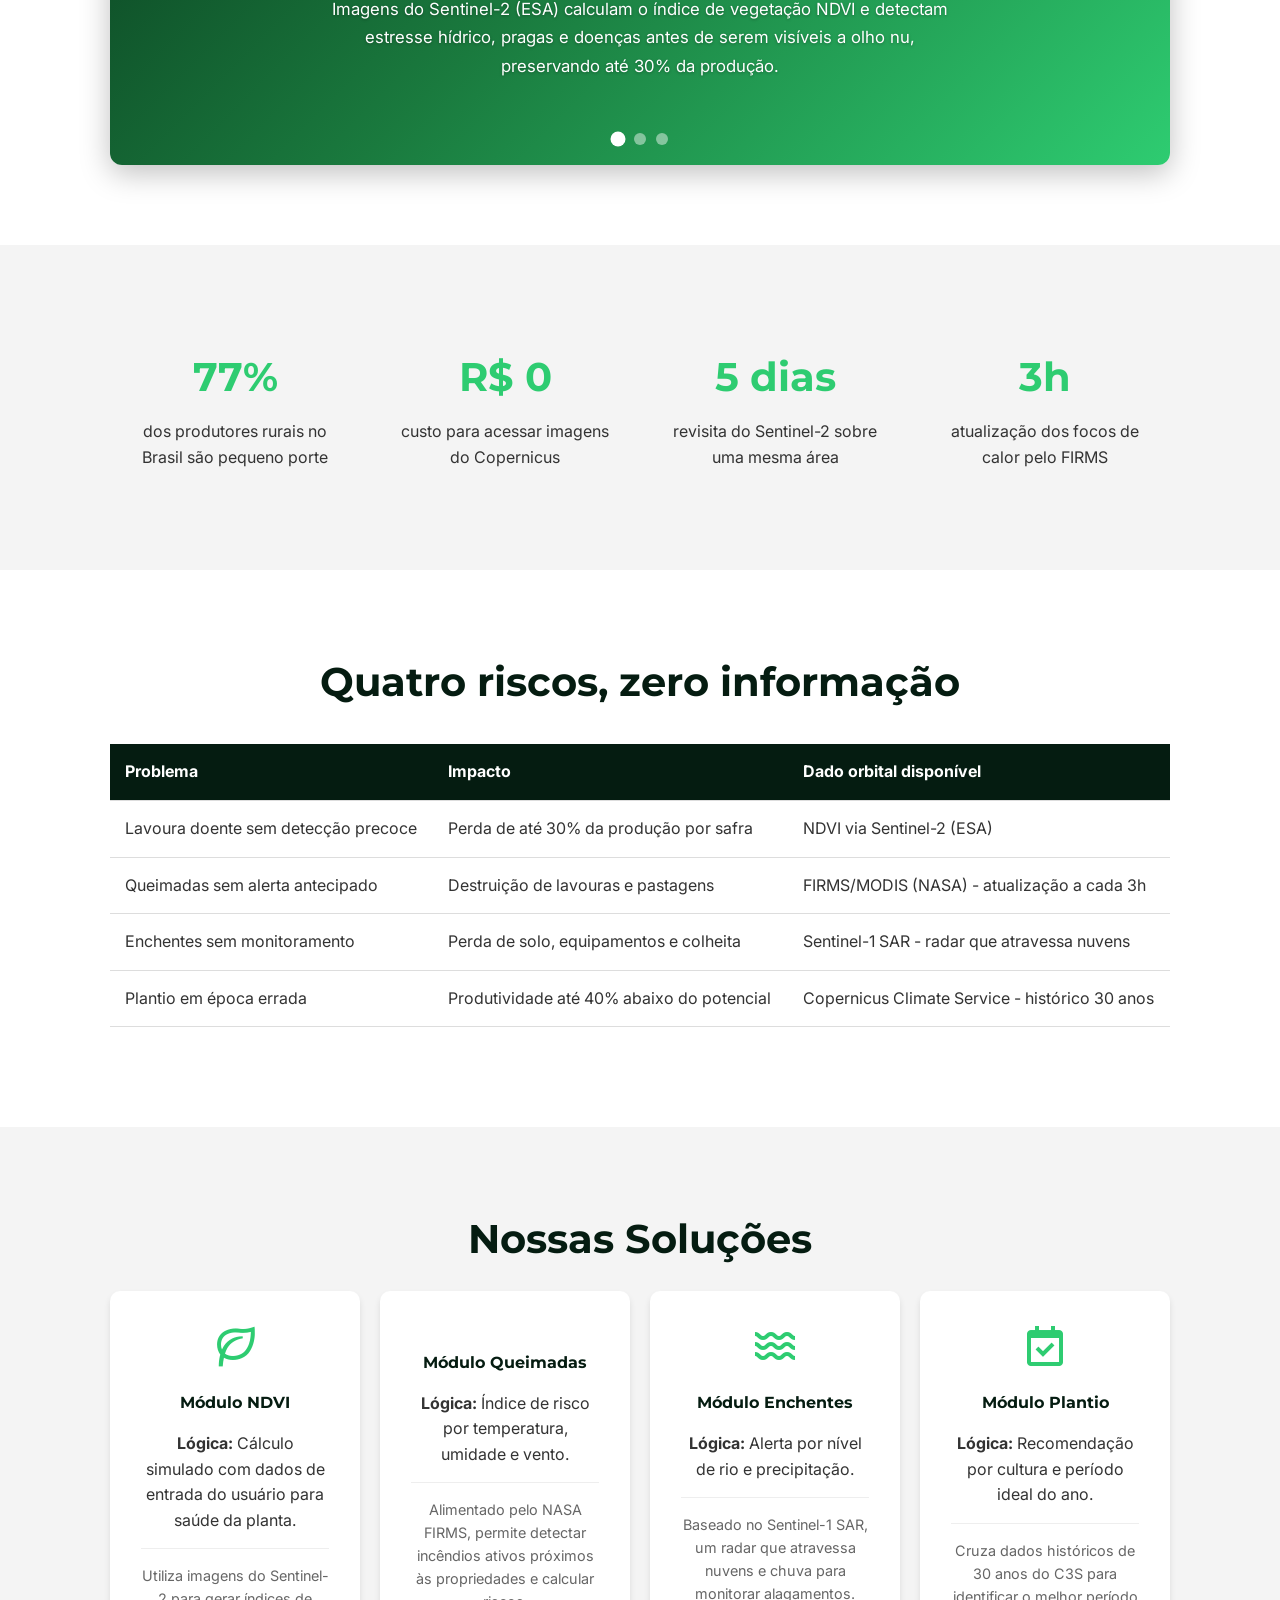
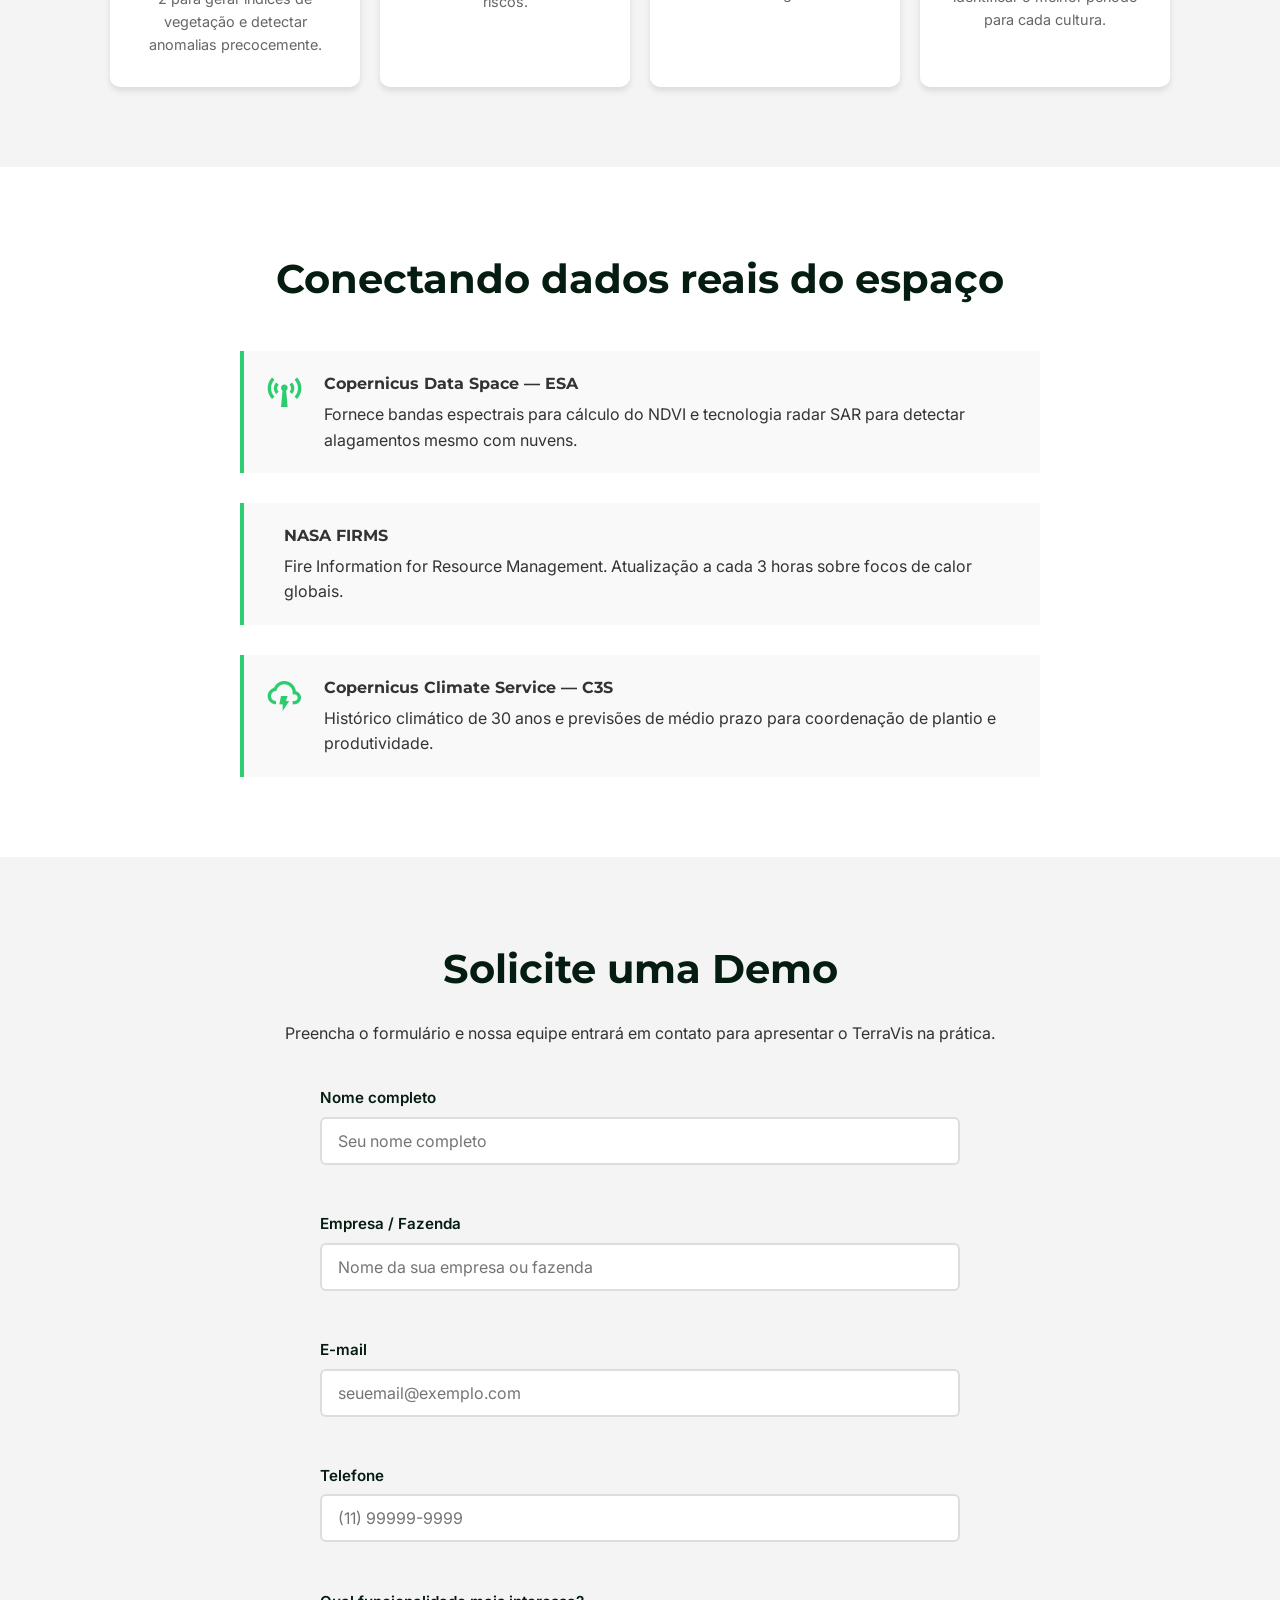
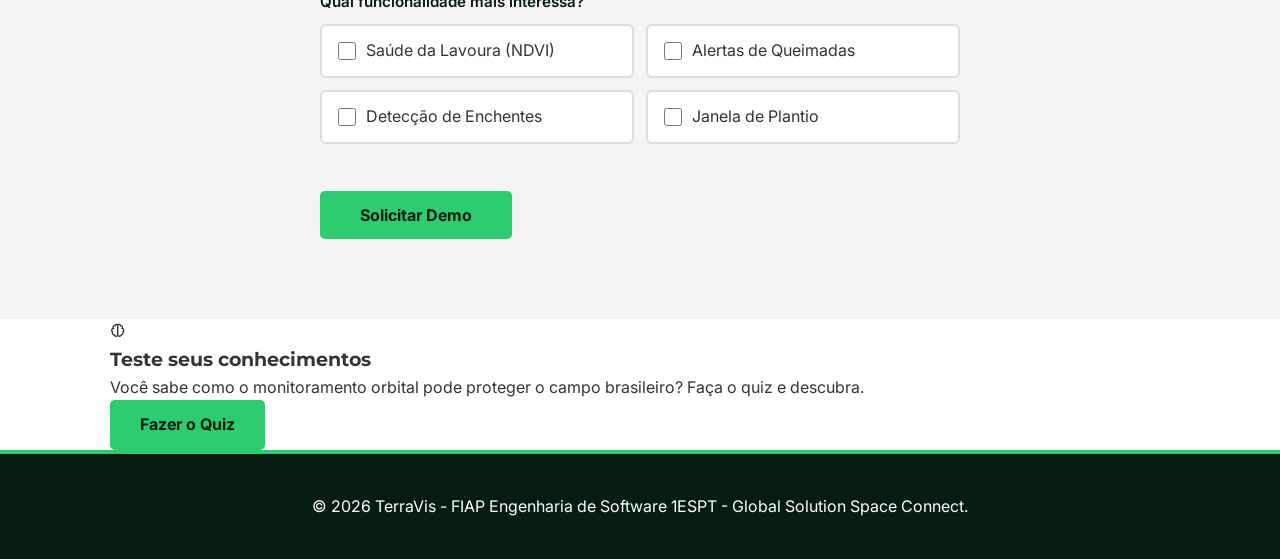
==== commit 03de436b: "feat: criação do quiz" ====
--- a/index.html
+++ b/index.html
@@ -8,7 +8,7 @@
     <link rel="preconnect" href="https://fonts.gstatic.com" crossorigin>
     <link href="https://fonts.googleapis.com/css2?family=Inter:wght@400;600&family=Montserrat:wght@700&display=swap" rel="stylesheet">
     <link href='https://unpkg.com/boxicons@2.1.4/css/boxicons.min.css' rel='stylesheet'>
-    <link rel="stylesheet" href="./css/style.css">
+    <link rel="stylesheet" href="./src/css/style.css">
 </head>
 <body>
 
@@ -25,6 +25,7 @@
                 <li><a href="#solucoes">Soluções</a></li>
                 <li><a href="#tecnologia">Tecnologia</a></li>
                 <li><a href="#demo">Demo</a></li>
+                <li><a href="./src/css/pagina/quiz.html" class="nav-quiz">Quiz</a></li>
             </ul>
         </nav>
     </header>
@@ -272,6 +273,16 @@
                 </div>
             </div>
         </section>
+        <section class="quiz-cta">
+            <div class="container quiz-cta-content">
+                <i class='bx bx-brain'></i>
+                <div>
+                    <h3>Teste seus conhecimentos</h3>
+                    <p>Você sabe como o monitoramento orbital pode proteger o campo brasileiro? Faça o quiz e descubra.</p>
+                </div>
+                <a href="./src/css/pagina/quiz.html" class="btn">Fazer o Quiz</a>
+            </div>
+        </section>
     </main>
 
     <footer>
@@ -279,6 +290,6 @@
             <p>&copy; 2026 TerraVis - FIAP Engenharia de Software 1ESPT - Global Solution Space Connect.</p>
         </div>
     </footer>
-<script src="./js/script.js"></script>
+<script src="./src/css/js/script.js"></script>
 </body>
 </html>
--- a/src/css/style.css
+++ b/src/css/style.css
@@ -0,0 +1,543 @@
+* {
+    margin: 0;
+    padding: 0;
+    box-sizing: border-box;
+}
+
+:root {
+    --primary-color: #2ecc71;
+    --secondary-color: #051c11;
+    --text-light: #ffffff;
+    --text-dark: #333333;
+    --bg-light: #f4f4f4;
+    --accent-color: #27ae60;
+}
+
+body {
+    font-family: 'Inter', sans-serif;
+    line-height: 1.6;
+    color: var(--text-dark);
+    background-color: #fff;
+}
+
+h1, h2, h3, h4, .logo {
+    font-family: 'Montserrat', sans-serif;
+}
+
+.container {
+    max-width: 1100px;
+    margin: 0 auto;
+    padding: 0 20px;
+}
+
+.section-padding {
+    padding: 80px 0;
+}
+
+.grid-4 {
+    display: grid;
+    grid-template-columns: repeat(auto-fit, minmax(200px, 1fr));
+    gap: 20px;
+}
+
+header {
+    background: var(--secondary-color);
+    padding: 20px 0;
+    position: sticky;
+    top: 0;
+    z-index: 1000;
+    border-bottom: 2px solid var(--primary-color);
+}
+
+nav {
+    display: flex;
+    justify-content: space-between;
+    align-items: center;
+}
+
+.logo {
+    color: var(--text-light);
+    font-size: 1.5rem;
+    font-weight: bold;
+    display: flex;
+    align-items: center;
+    gap: 10px;
+}
+
+.logo i {
+    color: var(--primary-color);
+    font-size: 2rem;
+}
+
+.logo span {
+    color: var(--primary-color);
+}
+
+.nav-links {
+    display: flex;
+    list-style: none;
+    gap: 20px;
+}
+
+.nav-links a {
+    color: var(--text-light);
+    text-decoration: none;
+    font-weight: 600;
+    transition: color 0.3s;
+}
+
+.nav-links a:hover {
+    color: var(--primary-color);
+}
+
+.hero {
+    background: linear-gradient(rgba(5, 28, 17, 0.85), rgba(5, 28, 17, 0.85)), url('../../imagens/hero-bg.jpg');
+    background-color: var(--secondary-color);
+    background-size: cover;
+    background-position: center;
+    height: 80vh;
+    display: flex;
+    align-items: center;
+    color: var(--text-light);
+    text-align: center;
+}
+
+.hero-content h5 {
+    color: var(--primary-color);
+    letter-spacing: 2px;
+    margin-bottom: 10px;
+}
+
+.hero-content h1 {
+    font-size: 4rem;
+    margin-bottom: 20px;
+}
+
+.hero-content p {
+    font-size: 1.2rem;
+    max-width: 700px;
+    margin: 0 auto 30px;
+}
+
+.btn {
+    display: inline-block;
+    background: var(--primary-color);
+    color: var(--secondary-color);
+    padding: 12px 30px;
+    text-decoration: none;
+    border-radius: 5px;
+    font-weight: bold;
+    transition: background 0.3s;
+}
+
+.btn:hover {
+    background: var(--accent-color);
+}
+
+.section-title {
+    text-align: center;
+    font-size: 2.5rem;
+    margin-bottom: 20px;
+    color: var(--secondary-color);
+}
+
+.section-desc {
+    text-align: center;
+    max-width: 800px;
+    margin: 0 auto 40px;
+}
+
+.stats {
+    background: var(--bg-light);
+}
+
+.stat-item {
+    text-align: center;
+    padding: 20px;
+}
+
+.stat-item h3 {
+    font-size: 2.5rem;
+    color: var(--primary-color);
+    margin-bottom: 10px;
+}
+
+.table-responsive {
+    overflow-x: auto;
+    margin-top: 30px;
+}
+
+table {
+    width: 100%;
+    border-collapse: collapse;
+    margin-bottom: 20px;
+}
+
+th, td {
+    padding: 15px;
+    text-align: left;
+    border-bottom: 1px solid #ddd;
+}
+
+th {
+    background-color: var(--secondary-color);
+    color: var(--text-light);
+}
+
+tr:hover {
+    background-color: #f9f9f9;
+}
+
+.bg-light {
+    background-color: var(--bg-light);
+}
+
+.card-link {
+    text-decoration: none;
+    color: inherit;
+    display: block;
+}
+
+.card {
+    background: #fff;
+    padding: 30px;
+    border-radius: 10px;
+    text-align: center;
+    box-shadow: 0 4px 6px rgba(0,0,0,0.1);
+    transition: all 0.3s ease;
+    height: 100%;
+    border: 1px solid transparent;
+}
+
+.card:hover {
+    transform: translateY(-10px);
+    border-color: var(--primary-color);
+    box-shadow: 0 10px 20px rgba(46, 204, 113, 0.2);
+}
+
+.card-detail {
+    margin-top: 15px;
+    font-size: 0.9rem;
+    color: #666;
+    border-top: 1px solid #eee;
+    padding-top: 15px;
+}
+
+.card i {
+    font-size: 3rem;
+    color: var(--primary-color);
+    margin-bottom: 20px;
+}
+
+.card h4 {
+    margin-bottom: 15px;
+    color: var(--secondary-color);
+}
+
+.tech-content {
+    display: flex;
+    flex-direction: column;
+    gap: 30px;
+    max-width: 800px;
+    margin: 40px auto 0;
+}
+
+.tech-item {
+    display: flex;
+    align-items: flex-start;
+    gap: 20px;
+    padding: 20px;
+    border-left: 4px solid var(--primary-color);
+    background: #f9f9f9;
+}
+
+.tech-item i {
+    font-size: 2.5rem;
+    color: var(--primary-color);
+}
+
+.tech-item h4 {
+    margin-bottom: 5px;
+}
+
+footer {
+    background: var(--secondary-color);
+    color: var(--text-light);
+    text-align: center;
+    padding: 40px 0;
+    border-top: 4px solid var(--primary-color);
+}
+
+/* Slideshow */
+.slideshow {
+    position: relative;
+    border-radius: 12px;
+    margin-top: 40px;
+    box-shadow: 0 8px 30px rgba(0, 0, 0, 0.25);
+    overflow: hidden;
+}
+
+.slides-wrapper {
+    position: relative;
+    height: 420px;
+}
+
+.slide {
+    position: absolute;
+    inset: 0;
+    opacity: 0;
+    transition: opacity 0.7s ease;
+    display: flex;
+    align-items: center;
+    justify-content: center;
+}
+
+.slide.active {
+    opacity: 1;
+}
+
+.slide-ndvi {
+    background: linear-gradient(135deg, #0a3d1f 0%, #1a7a3e 45%, #2ecc71 100%);
+}
+
+.slide-fire {
+    background: linear-gradient(135deg, #3d0a00 0%, #a33000 45%, #e8670c 100%);
+}
+
+.slide-flood {
+    background: linear-gradient(135deg, #001c3d 0%, #0a4a8a 45%, #1a8fd1 100%);
+}
+
+.slide-content {
+    text-align: center;
+    color: #fff;
+    padding: 40px 80px;
+    position: relative;
+    z-index: 1;
+}
+
+.slide-content i {
+    font-size: 5rem;
+    margin-bottom: 20px;
+    display: block;
+    filter: drop-shadow(0 2px 8px rgba(0, 0, 0, 0.35));
+}
+
+.slide-content h3 {
+    font-size: 1.9rem;
+    margin-bottom: 16px;
+    text-shadow: 0 2px 4px rgba(0, 0, 0, 0.3);
+}
+
+.slide-content p {
+    font-size: 1.05rem;
+    max-width: 620px;
+    margin: 0 auto;
+    line-height: 1.7;
+    text-shadow: 0 1px 3px rgba(0, 0, 0, 0.3);
+}
+
+.slide-btn {
+    position: absolute;
+    top: 50%;
+    transform: translateY(-50%);
+    background: rgba(255, 255, 255, 0.18);
+    border: 2px solid rgba(255, 255, 255, 0.5);
+    color: #fff;
+    font-size: 2.2rem;
+    width: 50px;
+    height: 50px;
+    border-radius: 50%;
+    cursor: pointer;
+    z-index: 10;
+    transition: background 0.3s;
+    display: flex;
+    align-items: center;
+    justify-content: center;
+    line-height: 1;
+}
+
+.slide-btn:hover {
+    background: rgba(255, 255, 255, 0.38);
+}
+
+.slide-prev { left: 20px; }
+.slide-next { right: 20px; }
+
+.slide-dots {
+    position: absolute;
+    bottom: 20px;
+    left: 50%;
+    transform: translateX(-50%);
+    display: flex;
+    gap: 10px;
+    z-index: 10;
+}
+
+.dot {
+    width: 12px;
+    height: 12px;
+    border-radius: 50%;
+    background: rgba(255, 255, 255, 0.45);
+    cursor: pointer;
+    transition: background 0.3s, transform 0.3s;
+}
+
+.dot.active {
+    background: #fff;
+    transform: scale(1.25);
+}
+
+/* Demo Form */
+.demo-form {
+    max-width: 640px;
+    margin: 0 auto;
+    display: flex;
+    flex-direction: column;
+    gap: 24px;
+}
+
+.form-group {
+    display: flex;
+    flex-direction: column;
+    gap: 6px;
+}
+
+.form-group > label {
+    font-weight: 600;
+    color: var(--secondary-color);
+    font-size: 0.95rem;
+}
+
+.form-group input[type="text"],
+.form-group input[type="email"],
+.form-group input[type="tel"] {
+    padding: 12px 16px;
+    border: 2px solid #ddd;
+    border-radius: 6px;
+    font-family: 'Inter', sans-serif;
+    font-size: 1rem;
+    transition: border-color 0.3s;
+    outline: none;
+    background: #fff;
+}
+
+.form-group input:focus {
+    border-color: var(--primary-color);
+}
+
+.form-group input.input-error {
+    border-color: #e74c3c;
+}
+
+.form-error {
+    color: #e74c3c;
+    font-size: 0.85rem;
+    min-height: 1.1rem;
+}
+
+.checkbox-group {
+    display: grid;
+    grid-template-columns: 1fr 1fr;
+    gap: 12px;
+    margin-top: 4px;
+}
+
+.checkbox-label {
+    display: flex;
+    align-items: center;
+    gap: 10px;
+    cursor: pointer;
+    font-weight: 400;
+    color: var(--text-dark);
+    padding: 12px 16px;
+    border: 2px solid #ddd;
+    border-radius: 6px;
+    background: #fff;
+    transition: border-color 0.3s, background 0.3s;
+}
+
+.checkbox-label:hover {
+    border-color: var(--primary-color);
+    background: rgba(46, 204, 113, 0.06);
+}
+
+.checkbox-label input[type="checkbox"] {
+    width: 18px;
+    height: 18px;
+    accent-color: var(--primary-color);
+    cursor: pointer;
+    flex-shrink: 0;
+}
+
+.checkbox-group.group-error .checkbox-label {
+    border-color: #e74c3c;
+}
+
+.btn-form {
+    border: none;
+    cursor: pointer;
+    font-family: 'Inter', sans-serif;
+    font-size: 1rem;
+    align-self: flex-start;
+    padding: 14px 40px;
+}
+
+.demo-success {
+    max-width: 640px;
+    margin: 0 auto;
+    text-align: center;
+    padding: 60px 20px;
+}
+
+.demo-success i {
+    font-size: 4rem;
+    color: var(--primary-color);
+    display: block;
+    margin-bottom: 16px;
+}
+
+.demo-success h3 {
+    font-size: 1.8rem;
+    color: var(--secondary-color);
+    margin-bottom: 12px;
+}
+
+.demo-success p {
+    font-size: 1.1rem;
+    color: #555;
+}
+
+@media (max-width: 768px) {
+    .nav-links {
+        display: none;
+    }
+    .hero-content h1 {
+        font-size: 2.5rem;
+    }
+
+    .slides-wrapper {
+        height: 480px;
+    }
+
+    .slide-content {
+        padding: 30px 60px;
+    }
+
+    .slide-content h3 {
+        font-size: 1.4rem;
+    }
+
+    .slide-content i {
+        font-size: 3.5rem;
+    }
+
+    .checkbox-group {
+        grid-template-columns: 1fr;
+    }
+
+    .btn-form {
+        align-self: stretch;
+        text-align: center;
+    }
+}
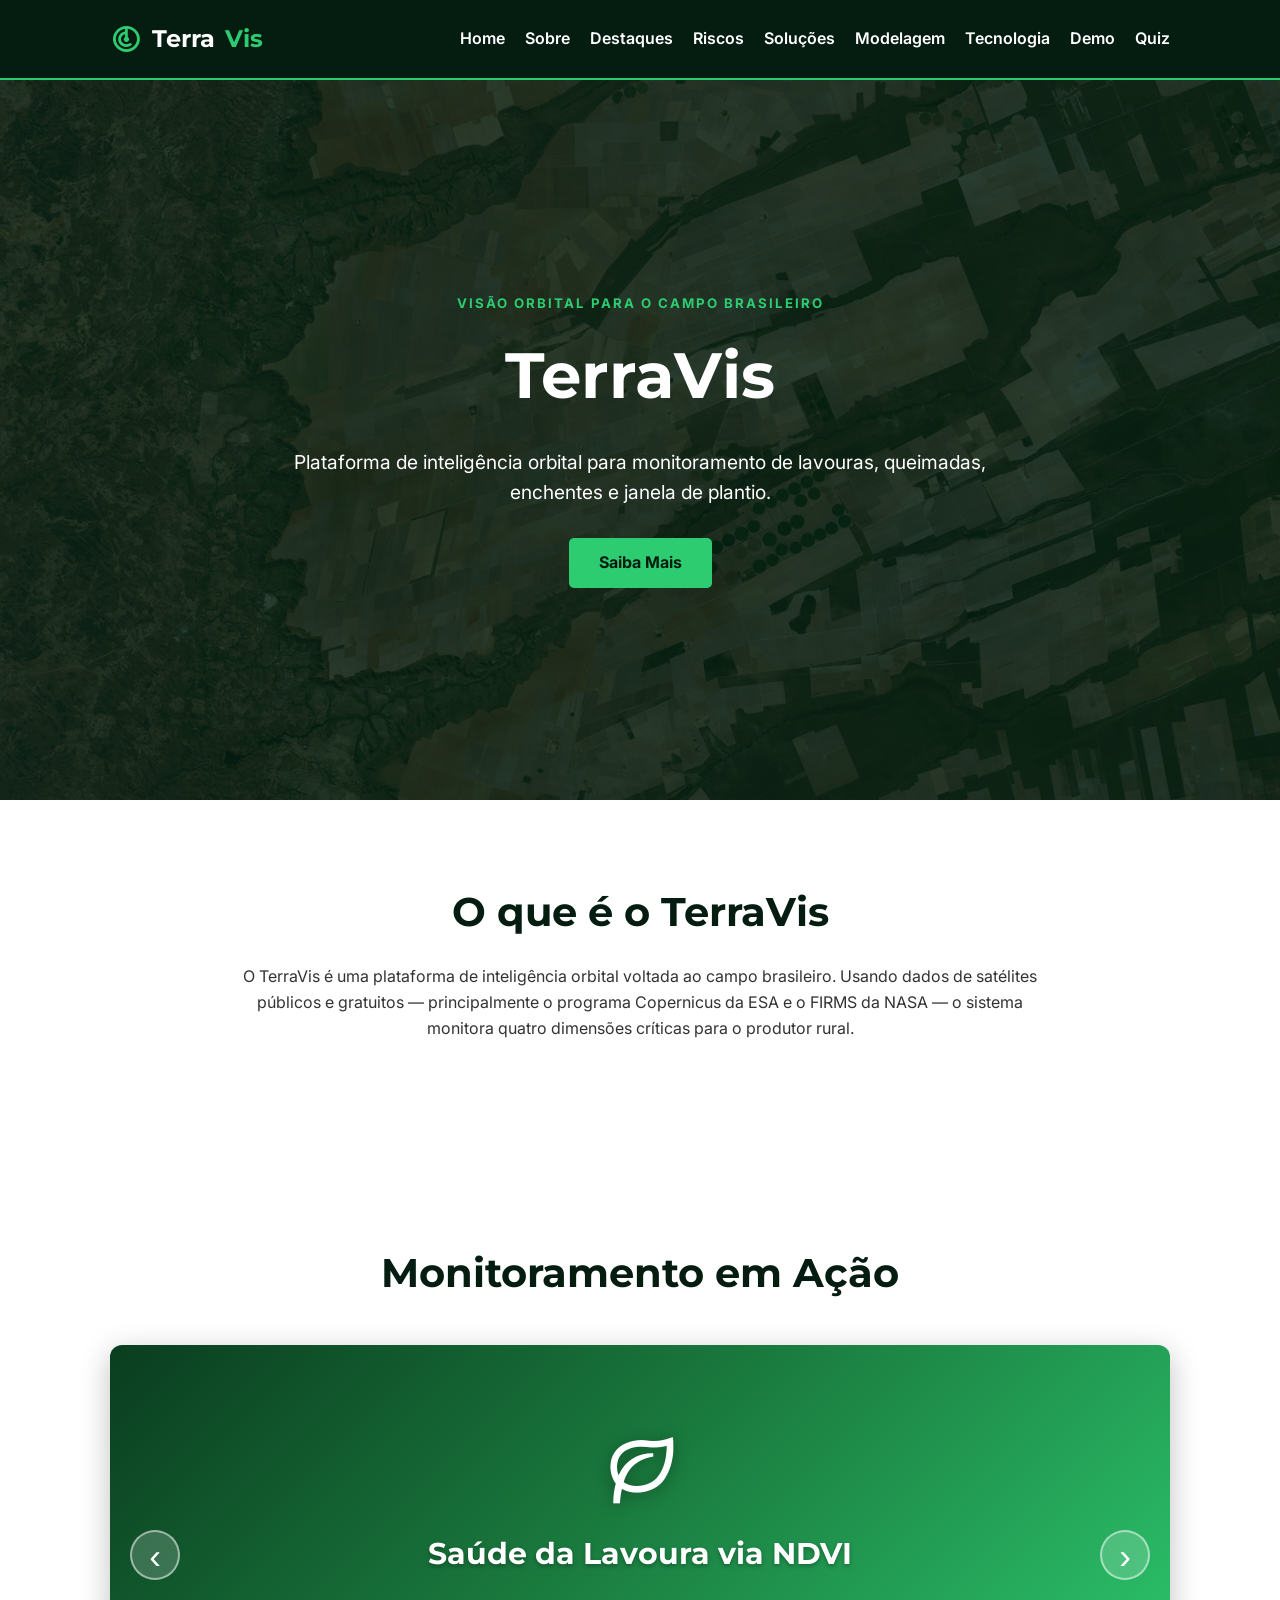
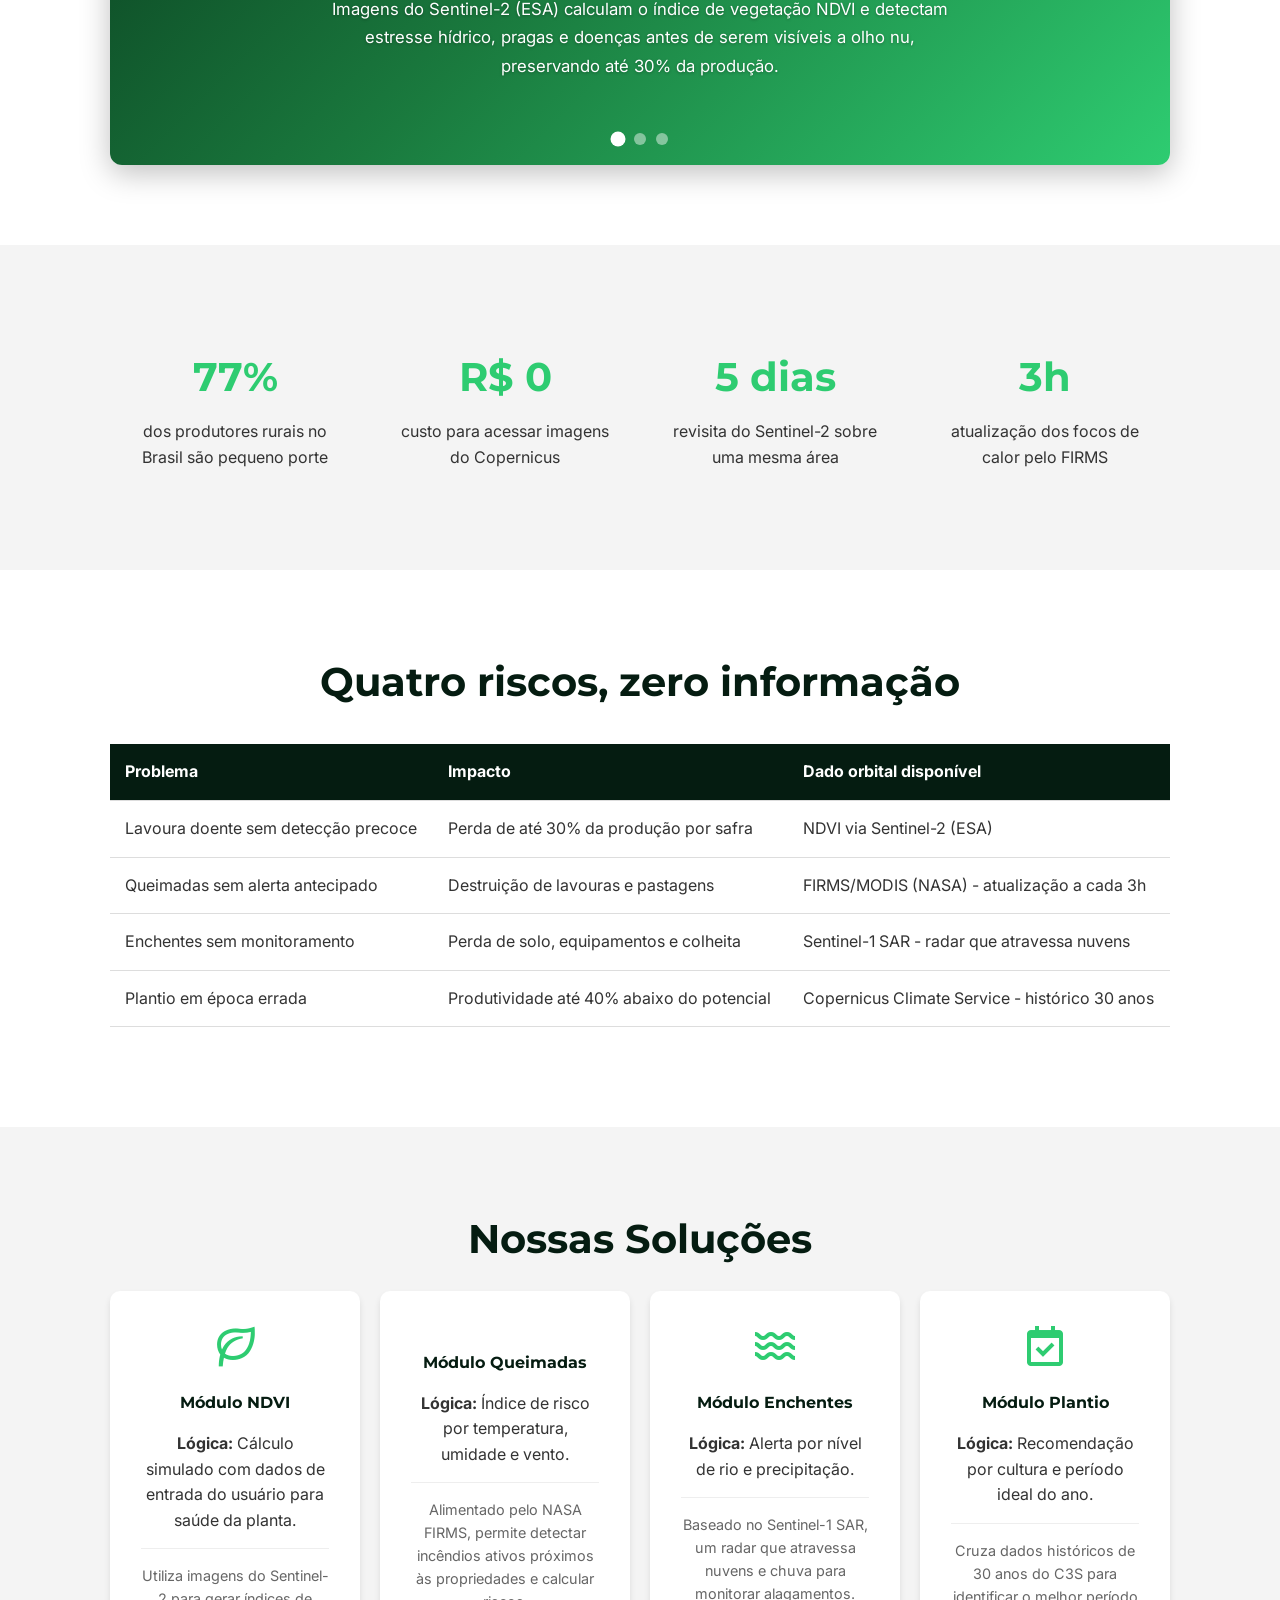
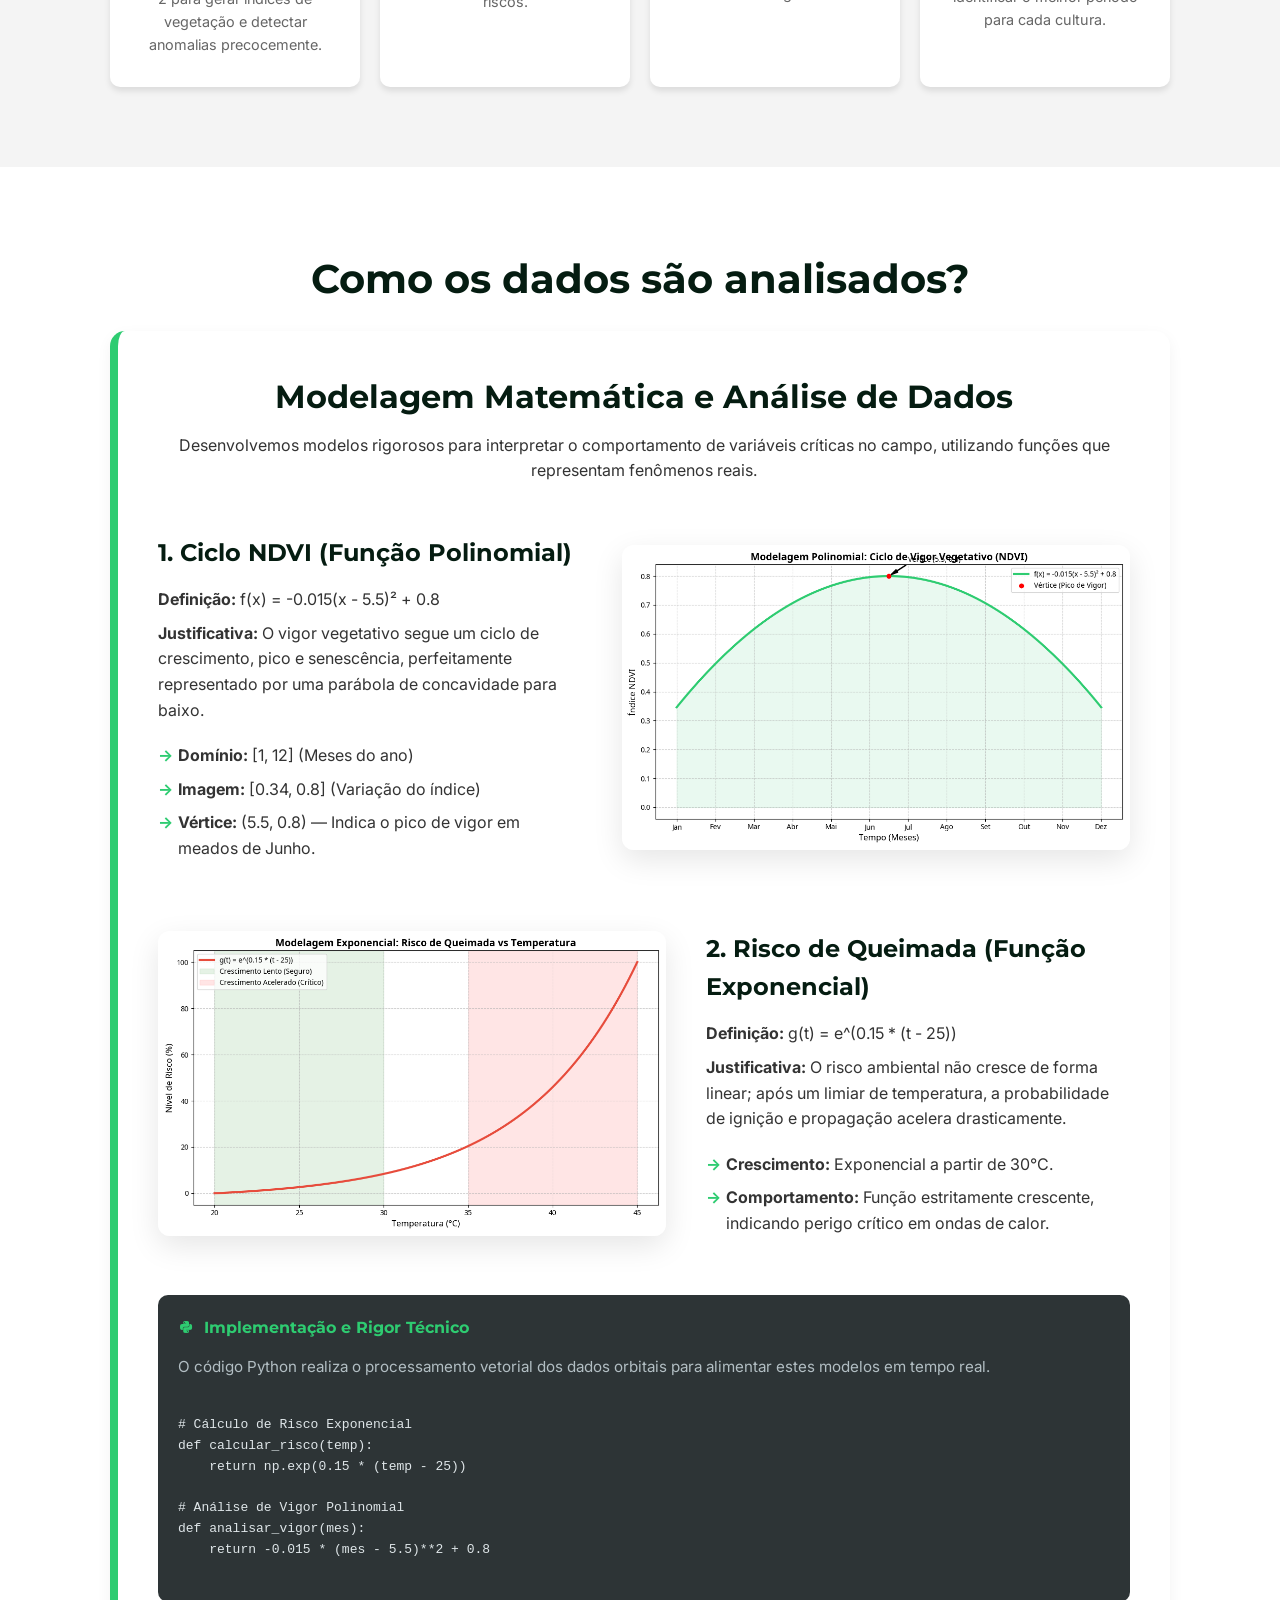
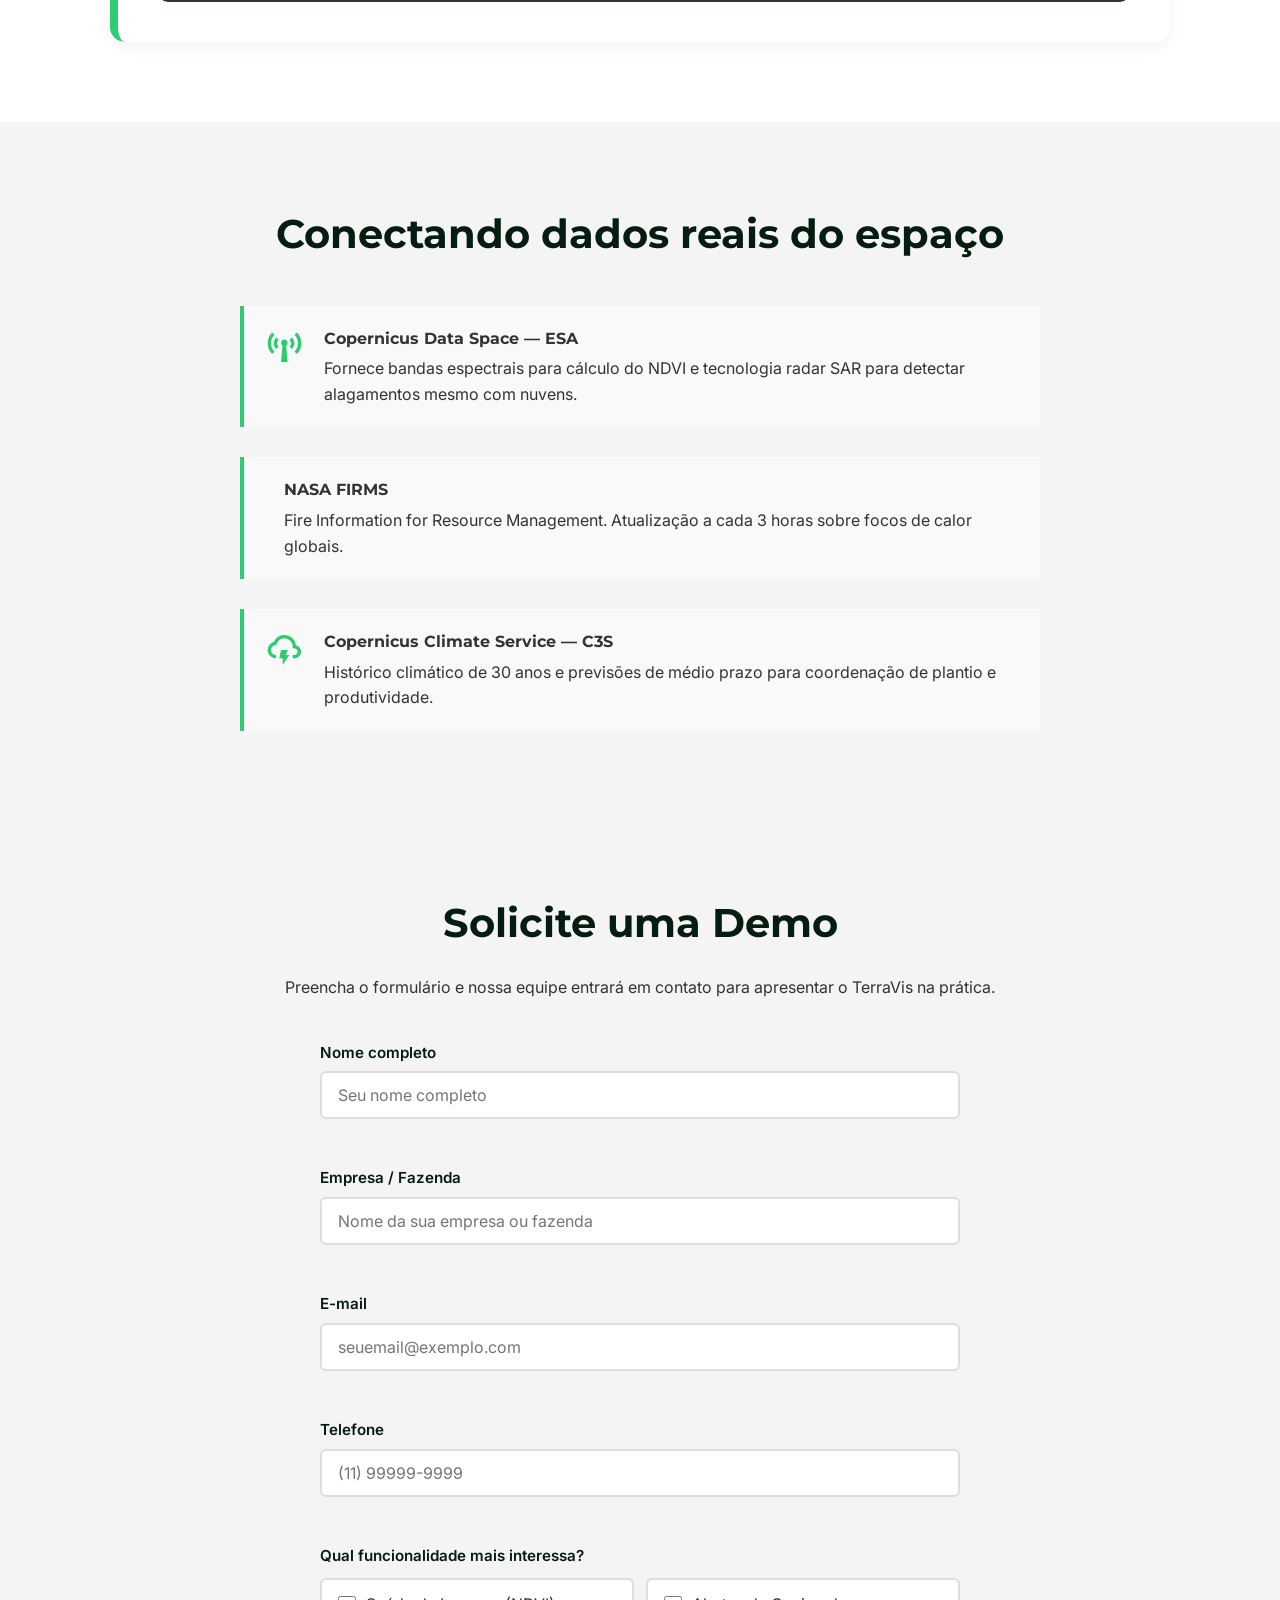
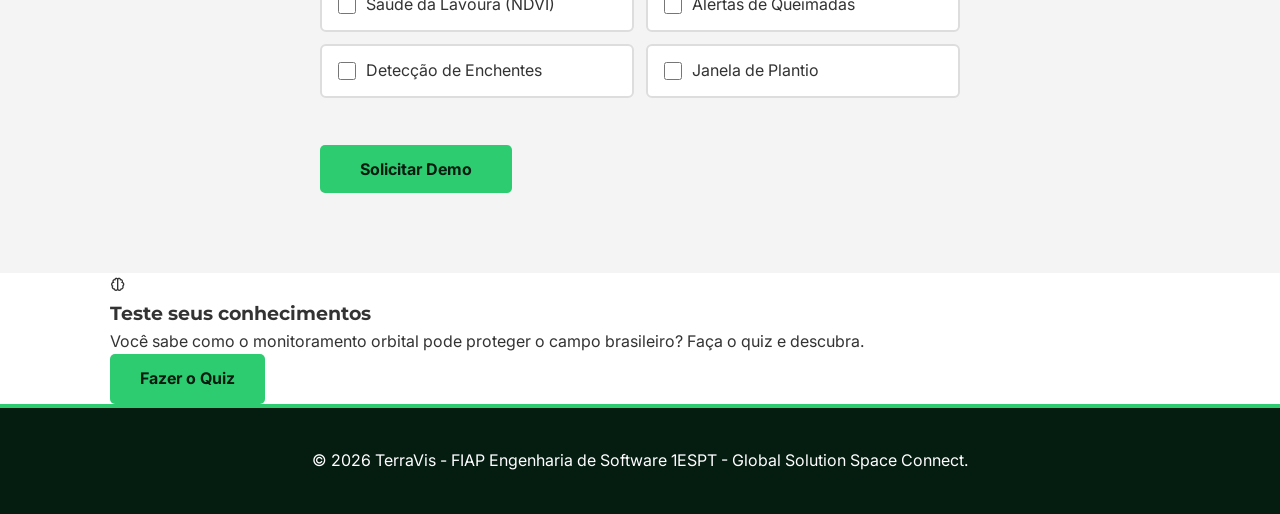
==== commit 73bb5dc8: "feat: atualização do style.css e index.html" ====
--- a/index.html
+++ b/index.html
@@ -23,6 +23,7 @@
                 <li><a href="#estatisticas">Destaques</a></li>
                 <li><a href="#problemas">Riscos</a></li>
                 <li><a href="#solucoes">Soluções</a></li>
+                <li><a href="#modelagem">Modelagem</a></li>
                 <li><a href="#tecnologia">Tecnologia</a></li>
                 <li><a href="#demo">Demo</a></li>
                 <li><a href="./src/css/pagina/quiz.html" class="nav-quiz">Quiz</a></li>
@@ -187,7 +188,66 @@
         </section>
 
        
-        <section id="tecnologia" class="section-padding">
+        <section id="modelagem" class="section-padding">
+            <div class="container">
+                <h2 class="section-title">Como os dados são analisados?</h2>
+                <div class="modeling-content">
+                    <div class="modeling-intro">
+                        <h3>Modelagem Matemática e Análise de Dados</h3>
+                        <p>Desenvolvemos modelos rigorosos para interpretar o comportamento de variáveis críticas no campo, utilizando funções que representam fenômenos reais.</p>
+                    </div>
+
+                    <div class="modeling-details">
+                        <div class="analysis-block">
+                            <div class="analysis-text">
+                                <h4>1. Ciclo NDVI (Função Polinomial)</h4>
+                                <p><strong>Definição:</strong> f(x) = -0.015(x - 5.5)² + 0.8</p>
+                                <p><strong>Justificativa:</strong> O vigor vegetativo segue um ciclo de crescimento, pico e senescência, perfeitamente representado por uma parábola de concavidade para baixo.</p>
+                                <ul class="math-analysis">
+                                    <li><strong>Domínio:</strong> [1, 12] (Meses do ano)</li>
+                                    <li><strong>Imagem:</strong> [0.34, 0.8] (Variação do índice)</li>
+                                    <li><strong>Vértice:</strong> (5.5, 0.8) — Indica o pico de vigor em meados de Junho.</li>
+                                </ul>
+                            </div>
+                            <div class="analysis-image">
+                                <img src="./src/css/imagens/grafico_ndvi_detalhado.png" alt="Análise NDVI" class="img-fluid">
+                            </div>
+                        </div>
+
+                        <div class="analysis-block reverse">
+                            <div class="analysis-text">
+                                <h4>2. Risco de Queimada (Função Exponencial)</h4>
+                                <p><strong>Definição:</strong> g(t) = e^(0.15 * (t - 25))</p>
+                                <p><strong>Justificativa:</strong> O risco ambiental não cresce de forma linear; após um limiar de temperatura, a probabilidade de ignição e propagação acelera drasticamente.</p>
+                                <ul class="math-analysis">
+                                    <li><strong>Crescimento:</strong> Exponencial a partir de 30°C.</li>
+                                    <li><strong>Comportamento:</strong> Função estritamente crescente, indicando perigo crítico em ondas de calor.</li>
+                                </ul>
+                            </div>
+                            <div class="analysis-image">
+                                <img src="./src/css/imagens/grafico_queimada_detalhado.png" alt="Análise de Queimada" class="img-fluid">
+                            </div>
+                        </div>
+                    </div>
+
+                    <div class="code-section">
+                        <h4><i class='bx bxl-python'></i> Implementação e Rigor Técnico</h4>
+                        <p>O código Python realiza o processamento vetorial dos dados orbitais para alimentar estes modelos em tempo real.</p>
+                        <pre><code>
+# Cálculo de Risco Exponencial
+def calcular_risco(temp):
+    return np.exp(0.15 * (temp - 25))
+
+# Análise de Vigor Polinomial
+def analisar_vigor(mes):
+    return -0.015 * (mes - 5.5)**2 + 0.8
+                        </code></pre>
+                    </div>
+                </div>
+            </div>
+        </section>
+
+        <section id="tecnologia" class="section-padding bg-light">
             <div class="container">
                 <h2 class="section-title">Conectando dados reais do espaço</h2>
                 <div class="tech-content">
--- a/src/css/style.css
+++ b/src/css/style.css
@@ -91,7 +91,7 @@
 }
 
 .hero {
-    background: linear-gradient(rgba(5, 28, 17, 0.85), rgba(5, 28, 17, 0.85)), url('../../imagens/hero-bg.jpg');
+    background: linear-gradient(rgba(5, 28, 17, 0.85), rgba(5, 28, 17, 0.85)), url('./imagens/hero-bg.jpg');
     background-color: var(--secondary-color);
     background-size: cover;
     background-position: center;
@@ -508,6 +508,133 @@
     color: #555;
 }
 
+/* Modelagem */
+.modeling-content {
+    background: #fff;
+    padding: 40px;
+    border-radius: 15px;
+    box-shadow: 0 5px 15px rgba(0,0,0,0.05);
+    border-left: 8px solid var(--primary-color);
+}
+
+.modeling-intro {
+    text-align: center;
+    margin-bottom: 50px;
+}
+
+.modeling-intro h3 {
+    font-size: 2rem;
+    color: var(--secondary-color);
+    margin-bottom: 10px;
+}
+
+.modeling-details {
+    display: flex;
+    flex-direction: column;
+    gap: 60px;
+    margin-bottom: 50px;
+}
+
+.analysis-block {
+    display: flex;
+    align-items: center;
+    gap: 40px;
+}
+
+.analysis-block.reverse {
+    flex-direction: row-reverse;
+}
+
+.analysis-text {
+    flex: 1;
+}
+
+.analysis-image {
+    flex: 1.2;
+}
+
+.analysis-text h4 {
+    font-size: 1.5rem;
+    color: var(--secondary-color);
+    margin-bottom: 15px;
+}
+
+.analysis-text p {
+    margin-bottom: 8px;
+}
+
+.math-analysis {
+    list-style: none;
+    margin-top: 20px;
+}
+
+.math-analysis li {
+    margin-bottom: 8px;
+    padding-left: 20px;
+    position: relative;
+}
+
+.math-analysis li::before {
+    content: '→';
+    position: absolute;
+    left: 0;
+    color: var(--primary-color);
+    font-weight: bold;
+}
+
+.img-fluid {
+    max-width: 100%;
+    height: auto;
+    border-radius: 12px;
+    box-shadow: 0 10px 30px rgba(0,0,0,0.1);
+}
+
+.code-section {
+    background: #2d3436;
+    color: #dfe6e9;
+    padding: 20px;
+    border-radius: 10px;
+    font-family: 'Courier New', Courier, monospace;
+}
+
+.code-section h4 {
+    color: var(--primary-color);
+    margin-bottom: 15px;
+    font-family: 'Montserrat', sans-serif;
+    display: flex;
+    align-items: center;
+    gap: 10px;
+}
+
+.code-section p {
+    margin-bottom: 15px;
+    font-family: 'Inter', sans-serif;
+    color: #b2bec3;
+    font-size: 0.95rem;
+}
+
+.code-section pre {
+    overflow-x: auto;
+    white-space: pre-wrap;
+    word-wrap: break-word;
+}
+
+@media (max-width: 900px) {
+    .analysis-block,
+    .analysis-block.reverse {
+        flex-direction: column;
+        text-align: center;
+    }
+
+    .math-analysis li {
+        padding-left: 0;
+    }
+
+    .math-analysis li::before {
+        display: none;
+    }
+}
+
 @media (max-width: 768px) {
     .nav-links {
         display: none;
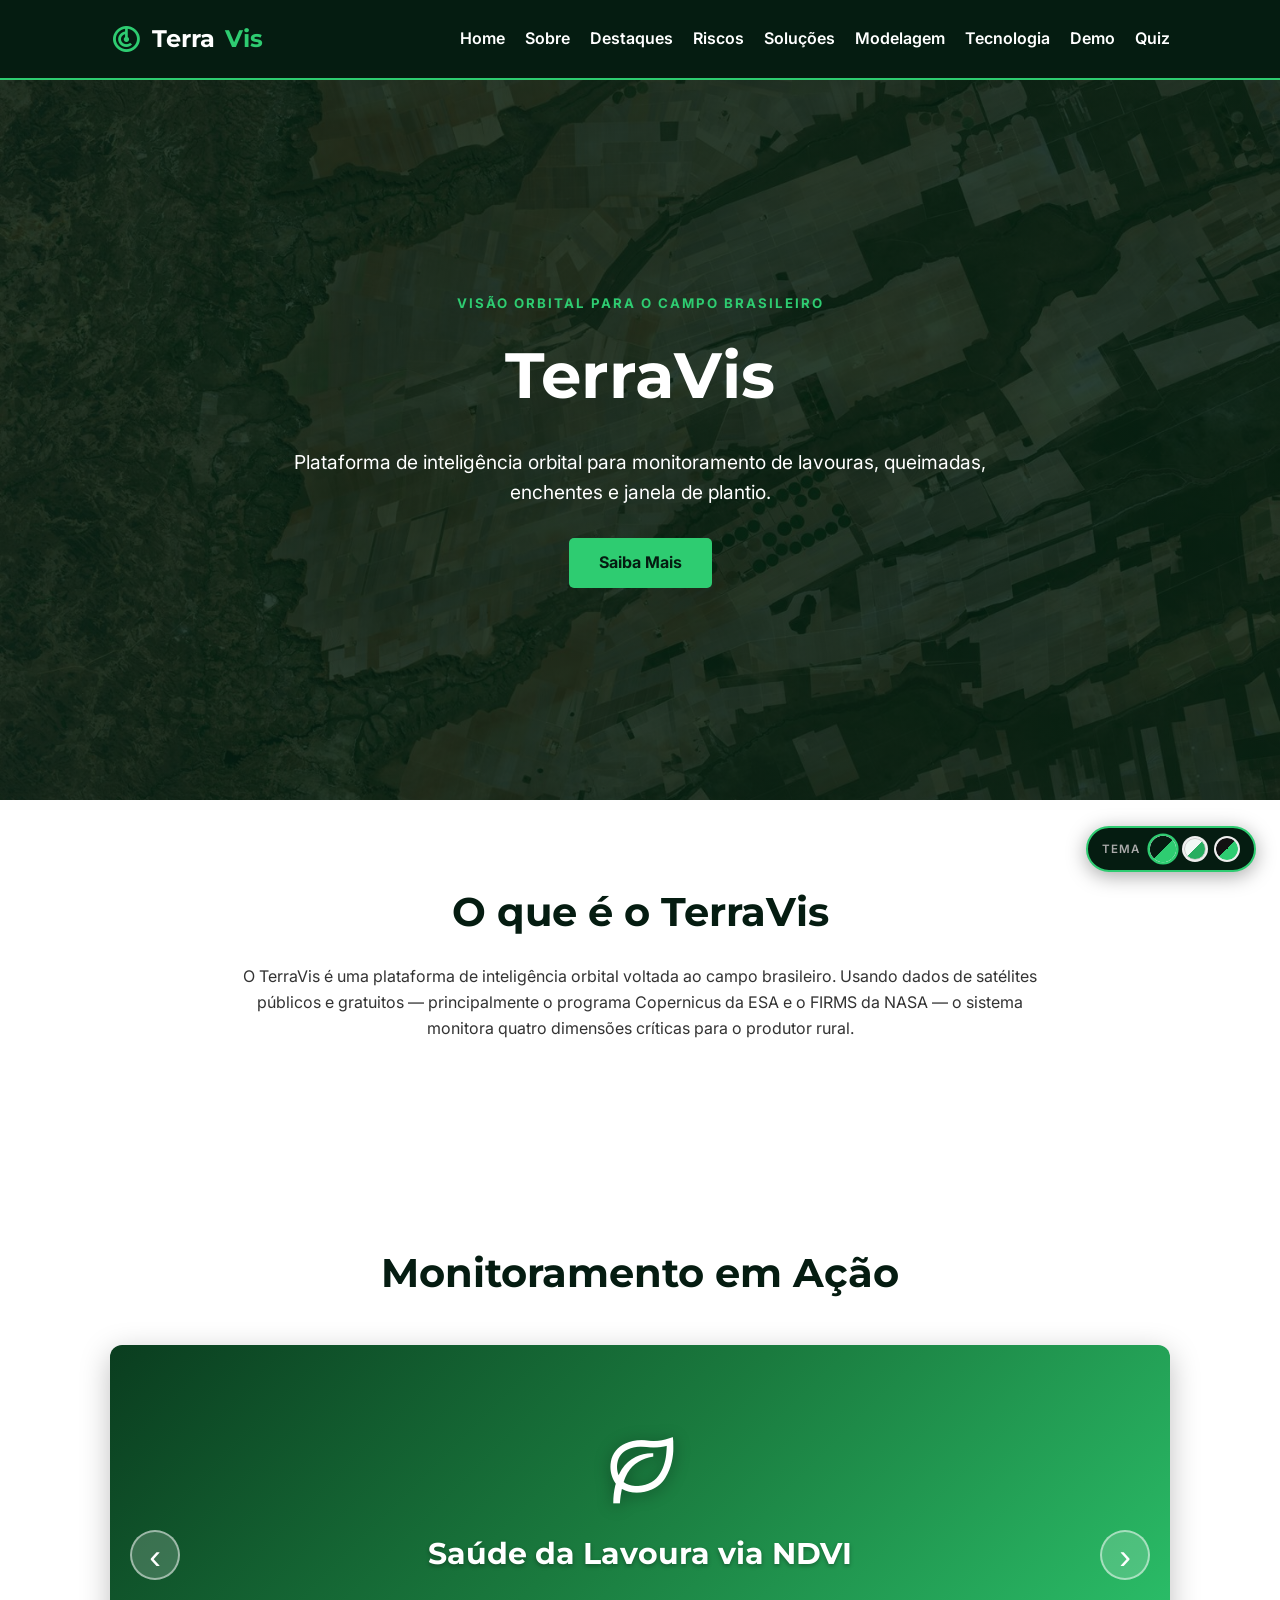
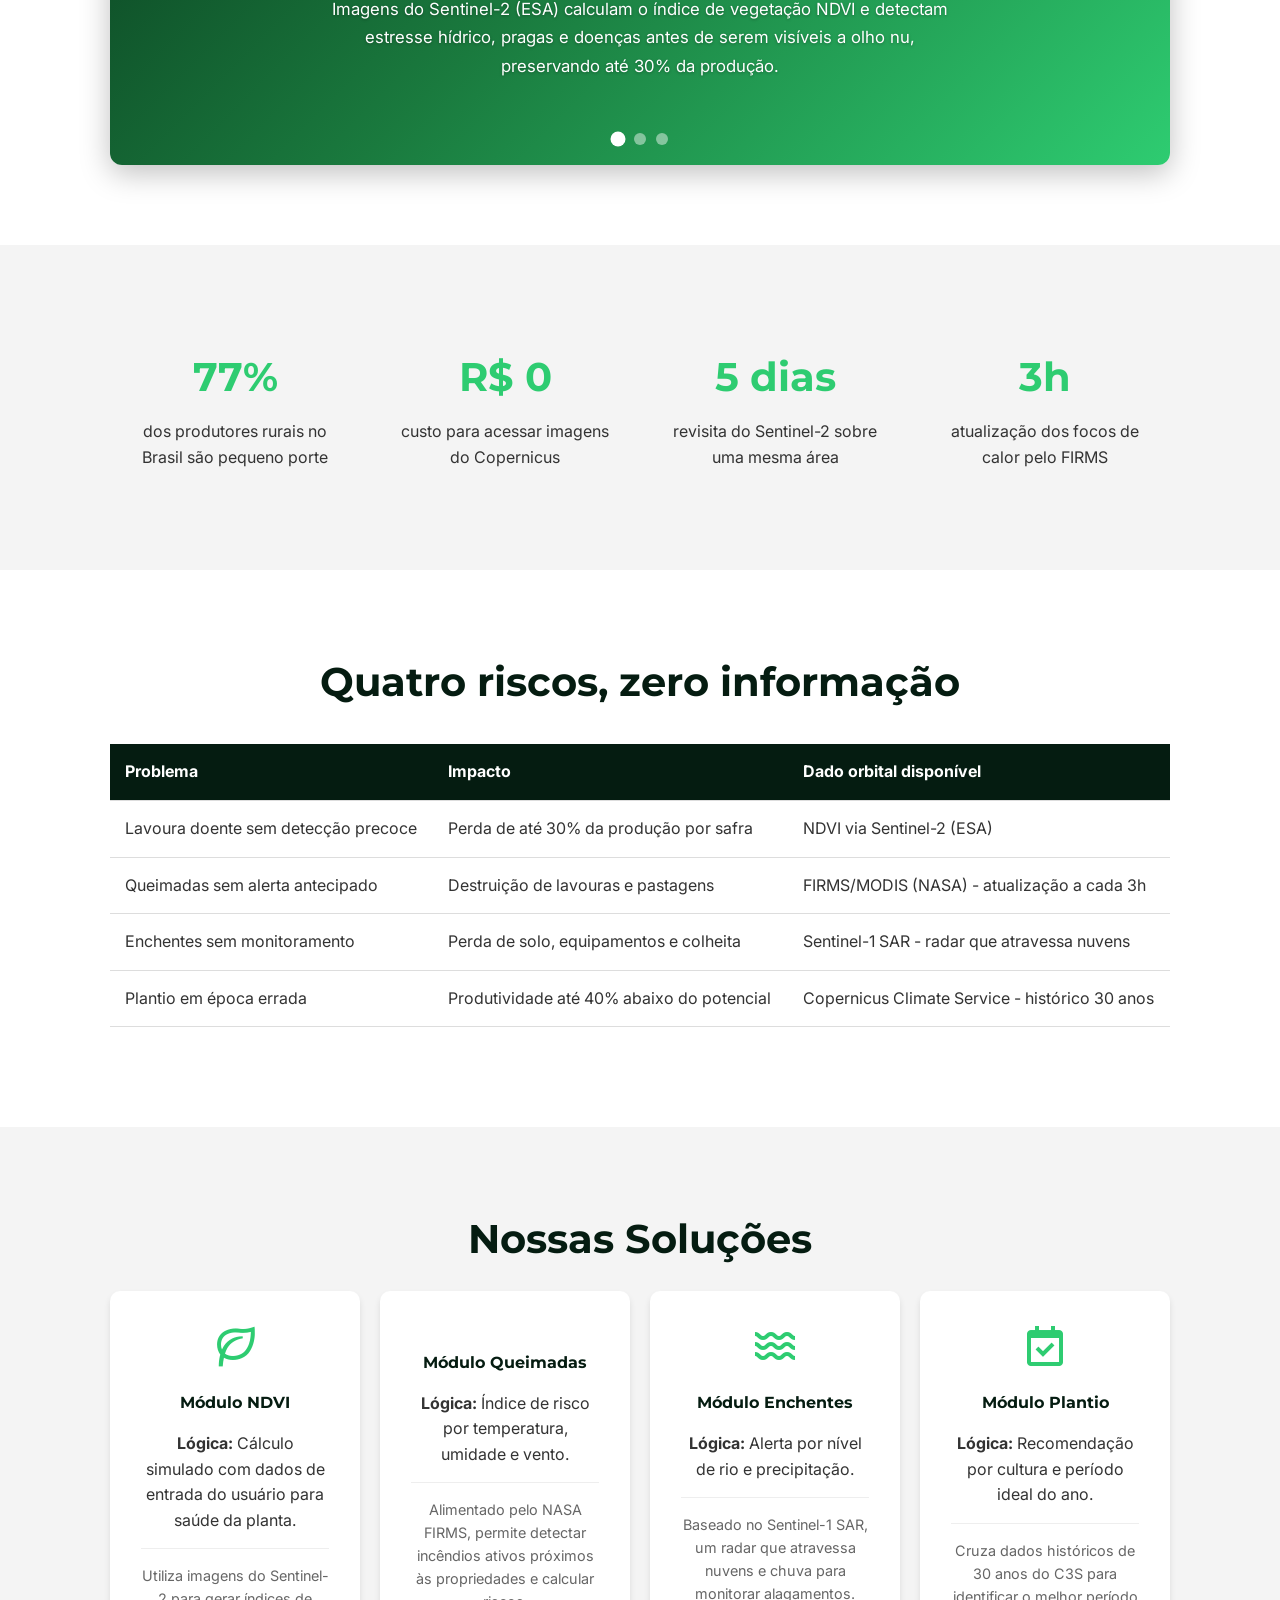
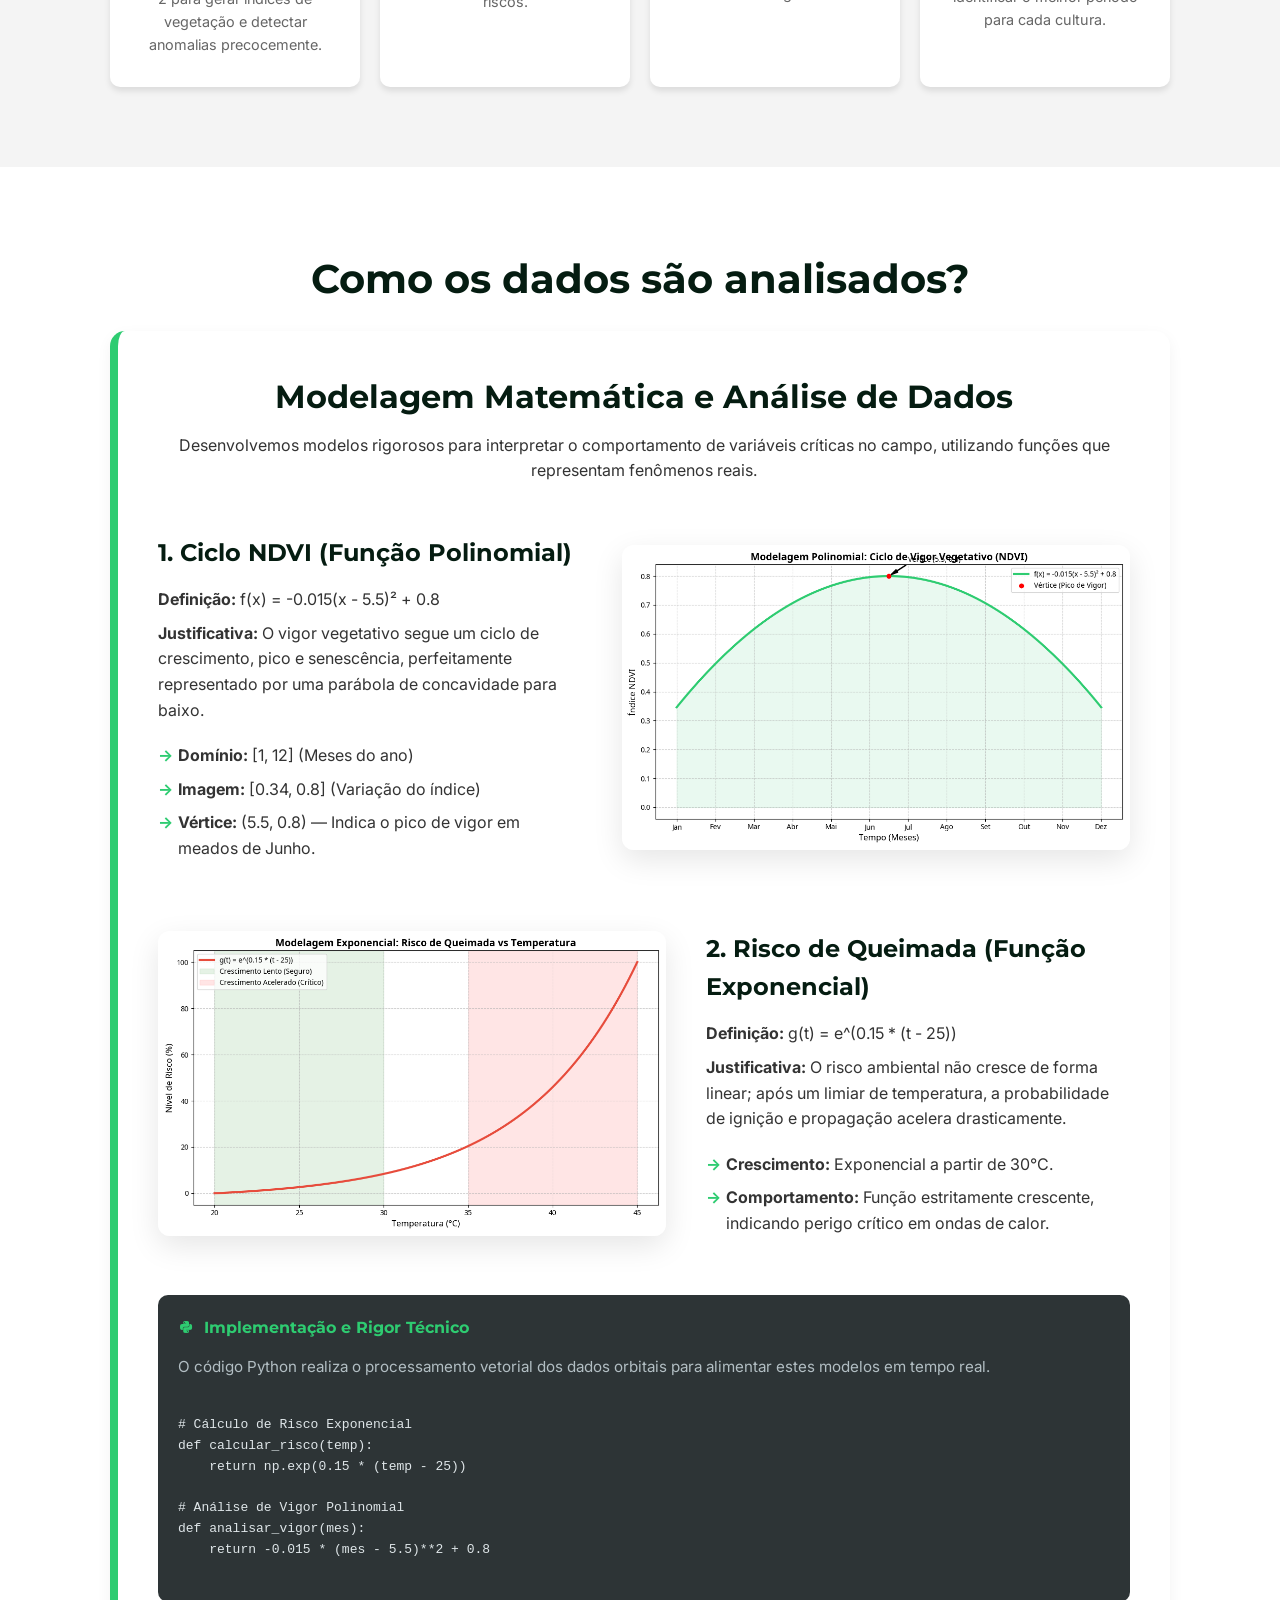
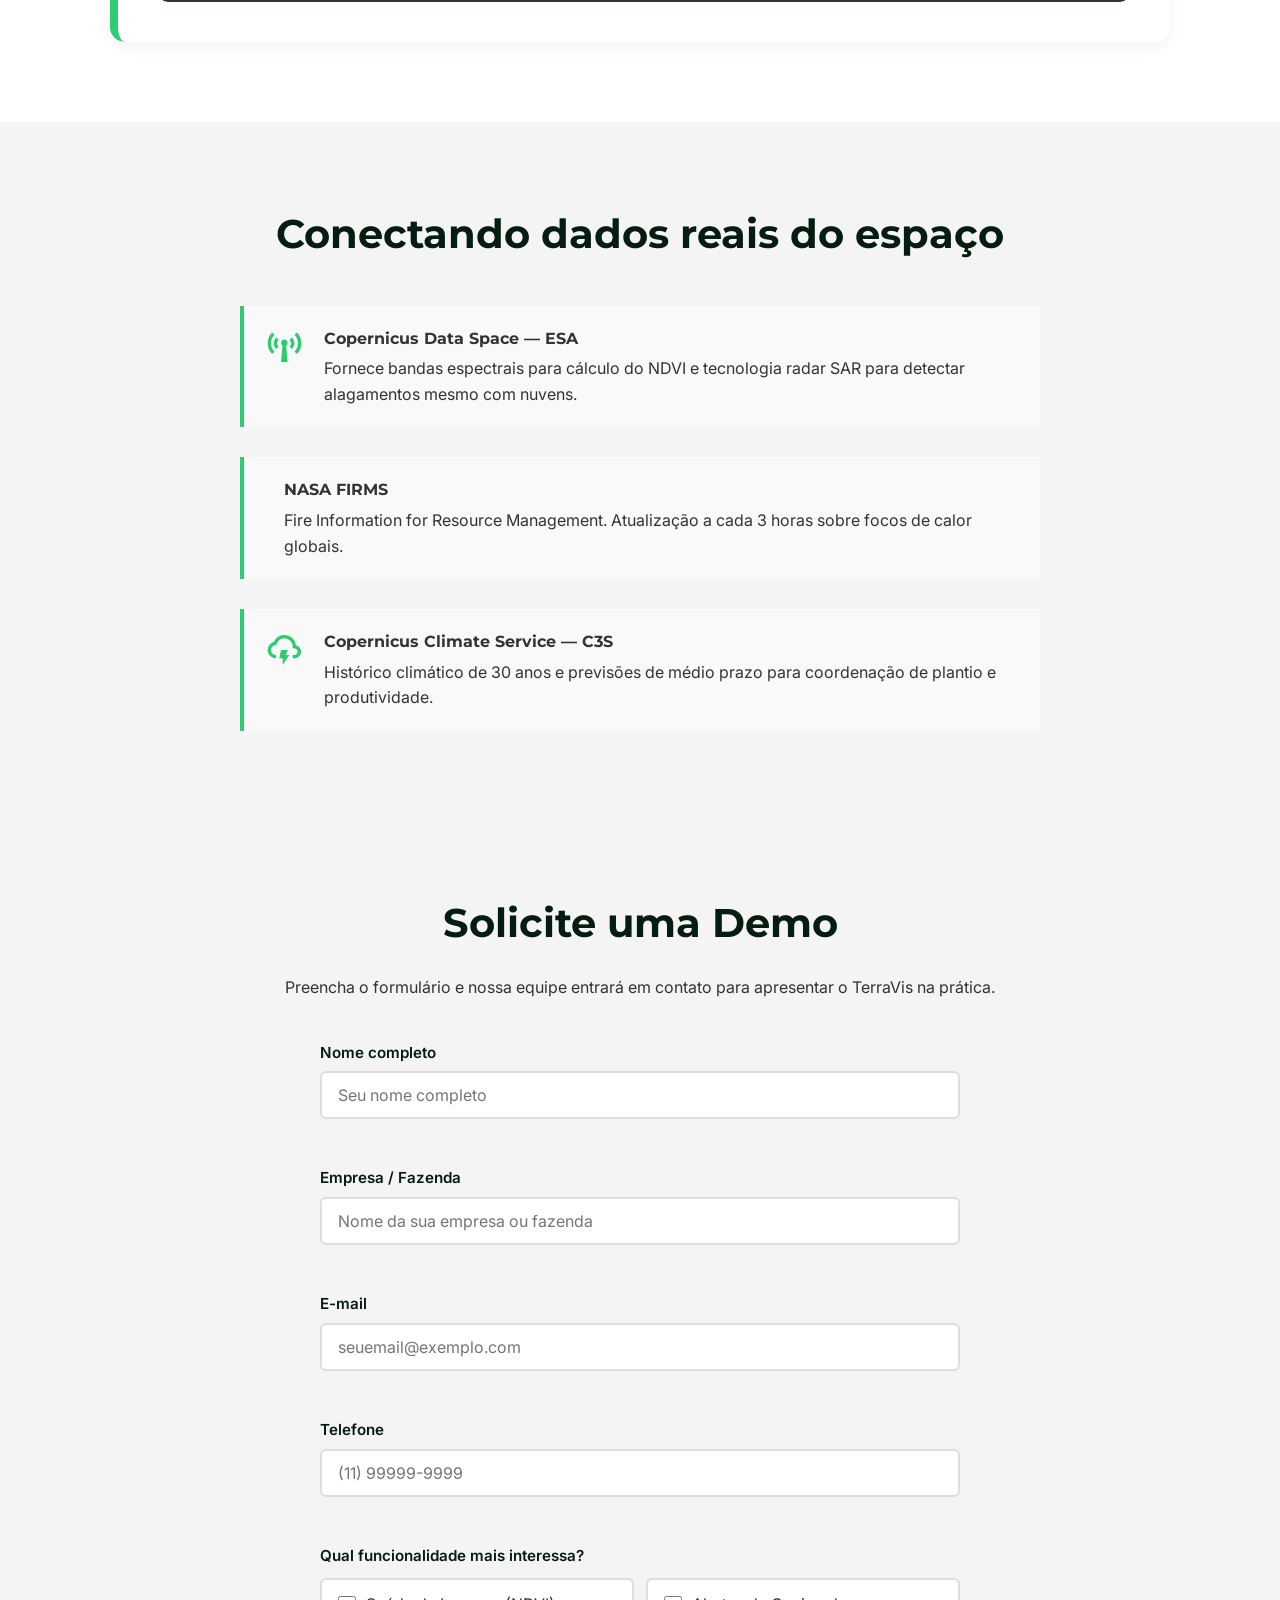
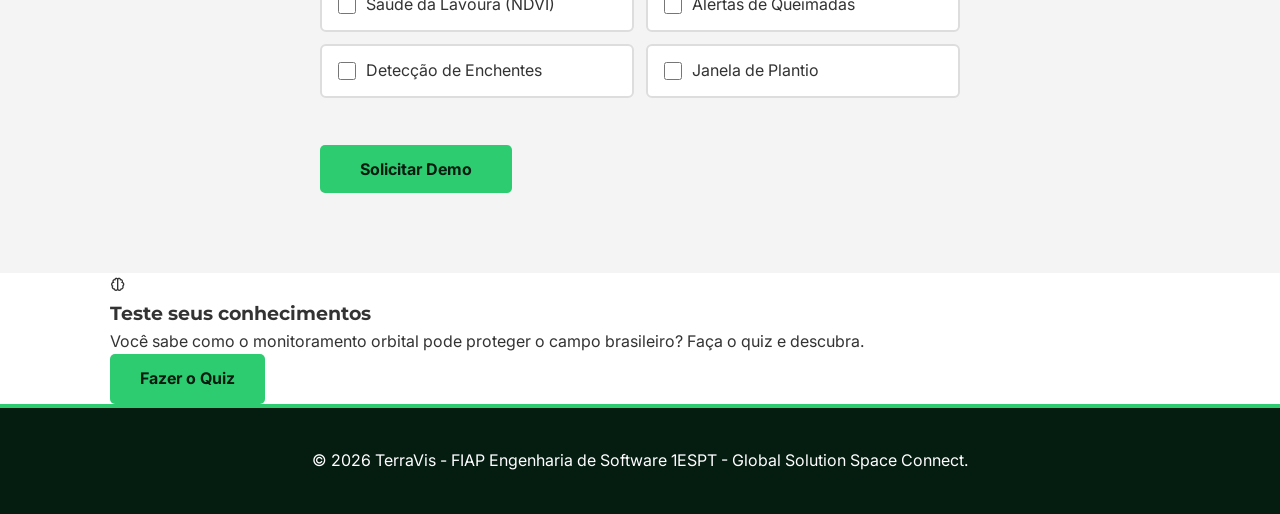
==== commit 3a136f84: "feat: temas de cor para a página principal e quiz" ====
--- a/index.html
+++ b/index.html
@@ -350,6 +350,20 @@
             <p>&copy; 2026 TerraVis - FIAP Engenharia de Software 1ESPT - Global Solution Space Connect.</p>
         </div>
     </footer>
+<div class="theme-switcher" id="theme-switcher" role="group" aria-label="Selecionar tema">
+    <span class="theme-switcher-label">Tema</span>
+    <div class="theme-buttons">
+        <button class="theme-btn" data-tema="tema-padrao" title="Padrão" aria-label="Tema Padrão">
+            <span class="theme-dot tp-padrao"></span>
+        </button>
+        <button class="theme-btn" data-tema="tema-diurno" title="Diurno" aria-label="Tema Diurno">
+            <span class="theme-dot tp-diurno"></span>
+        </button>
+        <button class="theme-btn" data-tema="tema-noturno" title="Noturno" aria-label="Tema Noturno">
+            <span class="theme-dot tp-noturno"></span>
+        </button>
+    </div>
+</div>
 <script src="./src/css/js/script.js"></script>
 </body>
 </html>
--- a/src/css/style.css
+++ b/src/css/style.css
@@ -668,3 +668,122 @@
         text-align: center;
     }
 }
+
+/* ===== Theme Switcher ===== */
+.theme-switcher {
+    position: fixed;
+    bottom: 28px;
+    right: 24px;
+    z-index: 2000;
+    background: var(--secondary-color);
+    border: 2px solid var(--primary-color);
+    border-radius: 50px;
+    padding: 8px 14px;
+    display: flex;
+    align-items: center;
+    gap: 10px;
+    box-shadow: 0 4px 20px rgba(0, 0, 0, 0.35);
+}
+
+.theme-switcher-label {
+    color: #aaa;
+    font-size: 0.72rem;
+    font-weight: 600;
+    text-transform: uppercase;
+    letter-spacing: 1px;
+    white-space: nowrap;
+    font-family: 'Inter', sans-serif;
+}
+
+.theme-buttons {
+    display: flex;
+    gap: 6px;
+}
+
+.theme-btn {
+    width: 26px;
+    height: 26px;
+    border-radius: 50%;
+    border: 2px solid transparent;
+    cursor: pointer;
+    padding: 0;
+    transition: border-color 0.2s, transform 0.2s;
+    overflow: hidden;
+}
+
+.theme-btn.active {
+    border-color: var(--primary-color);
+    transform: scale(1.2);
+}
+
+.theme-btn:hover:not(.active) {
+    transform: scale(1.1);
+}
+
+.theme-dot {
+    display: block;
+    width: 100%;
+    height: 100%;
+    border-radius: 50%;
+}
+
+.tp-padrao  { background: linear-gradient(135deg, #051c11 50%, #2ecc71 50%); }
+.tp-diurno  { background: linear-gradient(135deg, #f0f8f4 50%, #27ae60 50%); border: 1px solid #ccc; }
+.tp-noturno { background: linear-gradient(135deg, #121212 50%, #2ecc71 50%); }
+
+/* ===== Tema Diurno ===== */
+body.tema-diurno {
+    background-color: #f0f8f4;
+    color: #1a1a1a;
+}
+body.tema-diurno header,
+body.tema-diurno footer                         { background: #1a7a3e; }
+body.tema-diurno .section-title                 { color: #1a5e38; }
+body.tema-diurno .section-desc                  { color: #333; }
+body.tema-diurno .stats,
+body.tema-diurno .bg-light                      { background-color: #d8f0e4; }
+body.tema-diurno .card                          { background: #fff; }
+body.tema-diurno .card h4                       { color: #1a5e38; }
+body.tema-diurno .tech-item                     { background: #e4f5ec; }
+body.tema-diurno .tech-item h4                  { color: #1a5e38; }
+body.tema-diurno .modeling-content              { background: #fff; }
+body.tema-diurno .modeling-intro h3             { color: #1a5e38; }
+body.tema-diurno .analysis-text h4              { color: #1a5e38; }
+body.tema-diurno tr:hover                       { background-color: #e4f5ec; }
+body.tema-diurno .form-group input[type="text"],
+body.tema-diurno .form-group input[type="email"],
+body.tema-diurno .form-group input[type="tel"]  { background: #fff; }
+body.tema-diurno .checkbox-label                { background: #fff; }
+body.tema-diurno .theme-switcher                { background: #1a7a3e; }
+
+/* ===== Tema Noturno ===== */
+body.tema-noturno {
+    background-color: #121212;
+    color: #e0e0e0;
+}
+body.tema-noturno header,
+body.tema-noturno footer                        { background: #050f09; }
+body.tema-noturno .section-title               { color: #2ecc71; }
+body.tema-noturno .section-desc                { color: #bbb; }
+body.tema-noturno .stats,
+body.tema-noturno .bg-light                    { background-color: #1a1a1a; }
+body.tema-noturno .card                        { background: #1e1e1e; color: #e0e0e0; }
+body.tema-noturno .card h4                     { color: #2ecc71; }
+body.tema-noturno .card-detail                 { color: #999; border-top-color: #333; }
+body.tema-noturno .tech-item                   { background: #1e1e1e; }
+body.tema-noturno .tech-item h4                { color: #e0e0e0; }
+body.tema-noturno .stat-item p                 { color: #bbb; }
+body.tema-noturno th                           { background-color: #050f09; }
+body.tema-noturno td                           { border-bottom-color: #333; }
+body.tema-noturno tr:hover                     { background-color: #1e1e1e; }
+body.tema-noturno .modeling-content            { background: #1e1e1e; box-shadow: 0 5px 15px rgba(0,0,0,0.4); }
+body.tema-noturno .modeling-intro h3           { color: #e0e0e0; }
+body.tema-noturno .modeling-intro p            { color: #bbb; }
+body.tema-noturno .analysis-text h4            { color: #2ecc71; }
+body.tema-noturno .form-group > label          { color: #2ecc71; }
+body.tema-noturno .form-group input[type="text"],
+body.tema-noturno .form-group input[type="email"],
+body.tema-noturno .form-group input[type="tel"] { background: #1e1e1e; color: #e0e0e0; border-color: #333; }
+body.tema-noturno .checkbox-label              { background: #1e1e1e; color: #e0e0e0; border-color: #333; }
+body.tema-noturno .demo-success p              { color: #bbb; }
+body.tema-noturno .theme-switcher              { background: #050f09; }
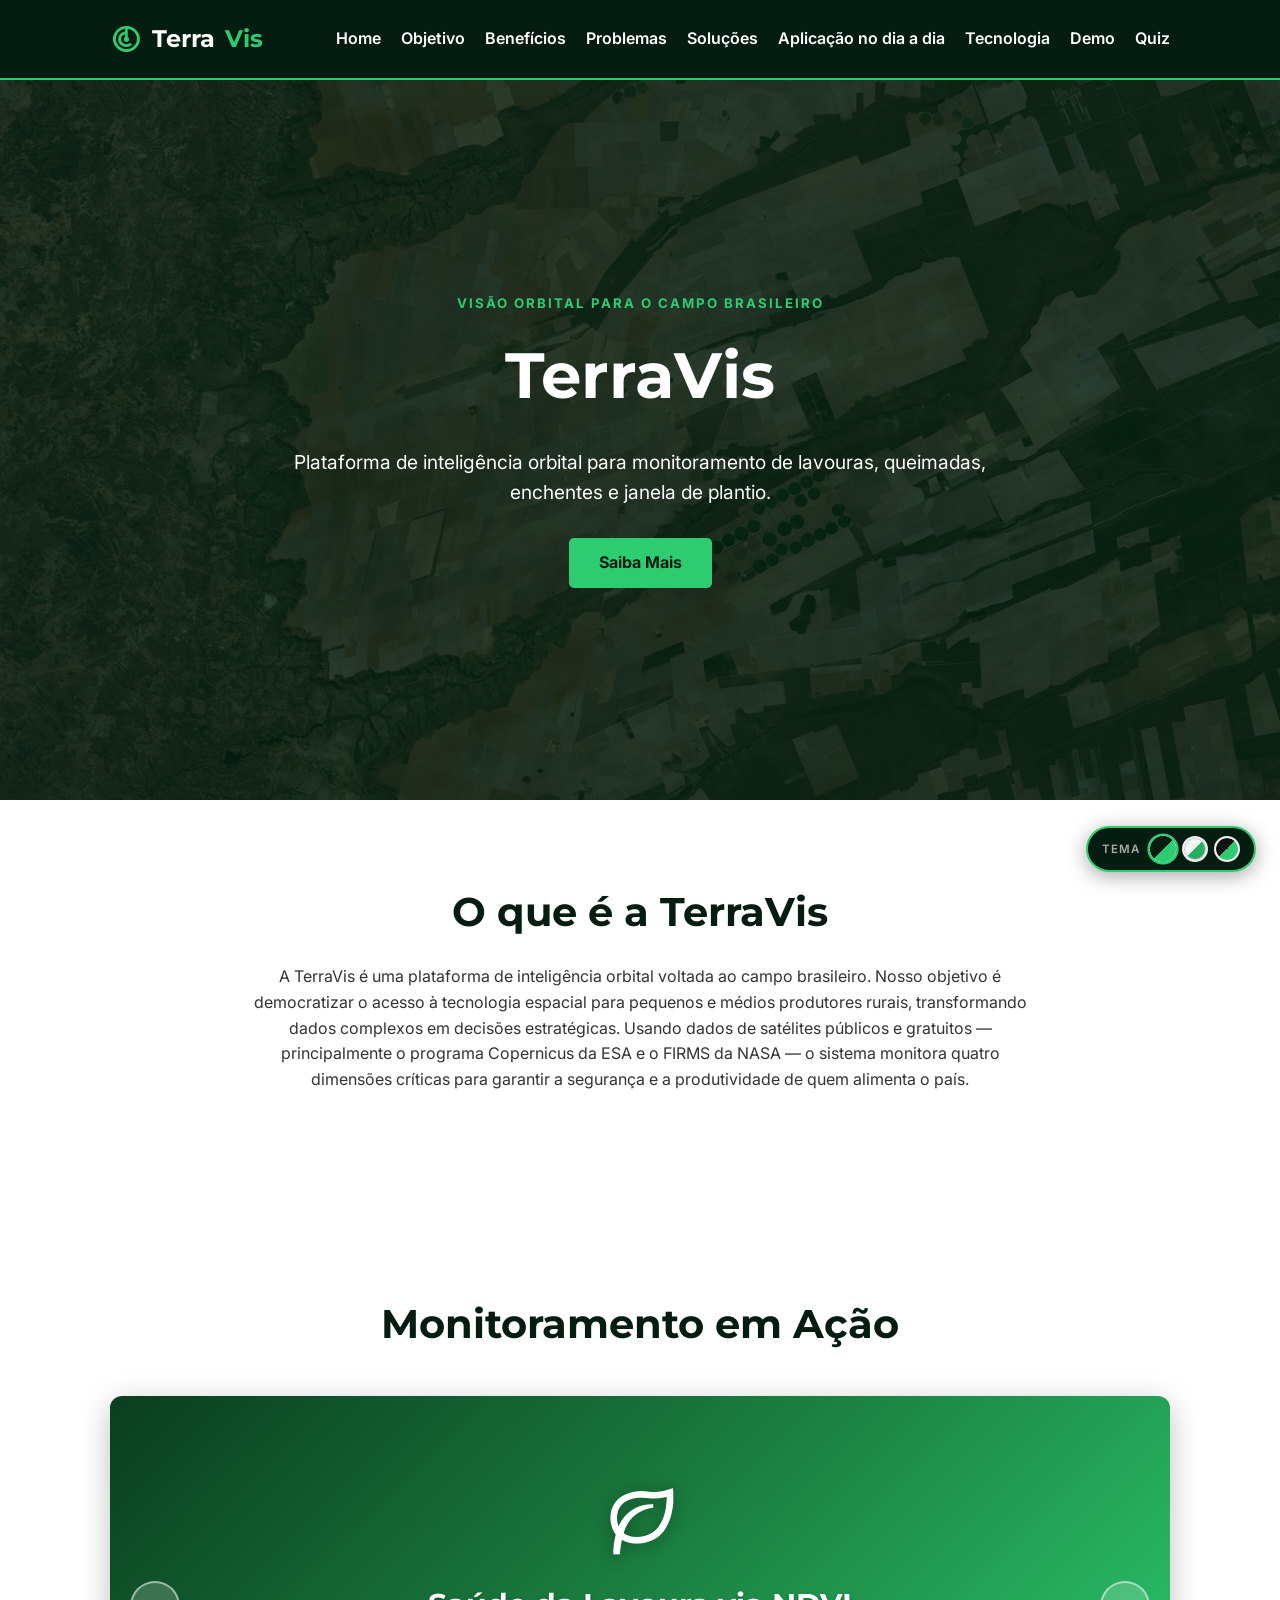
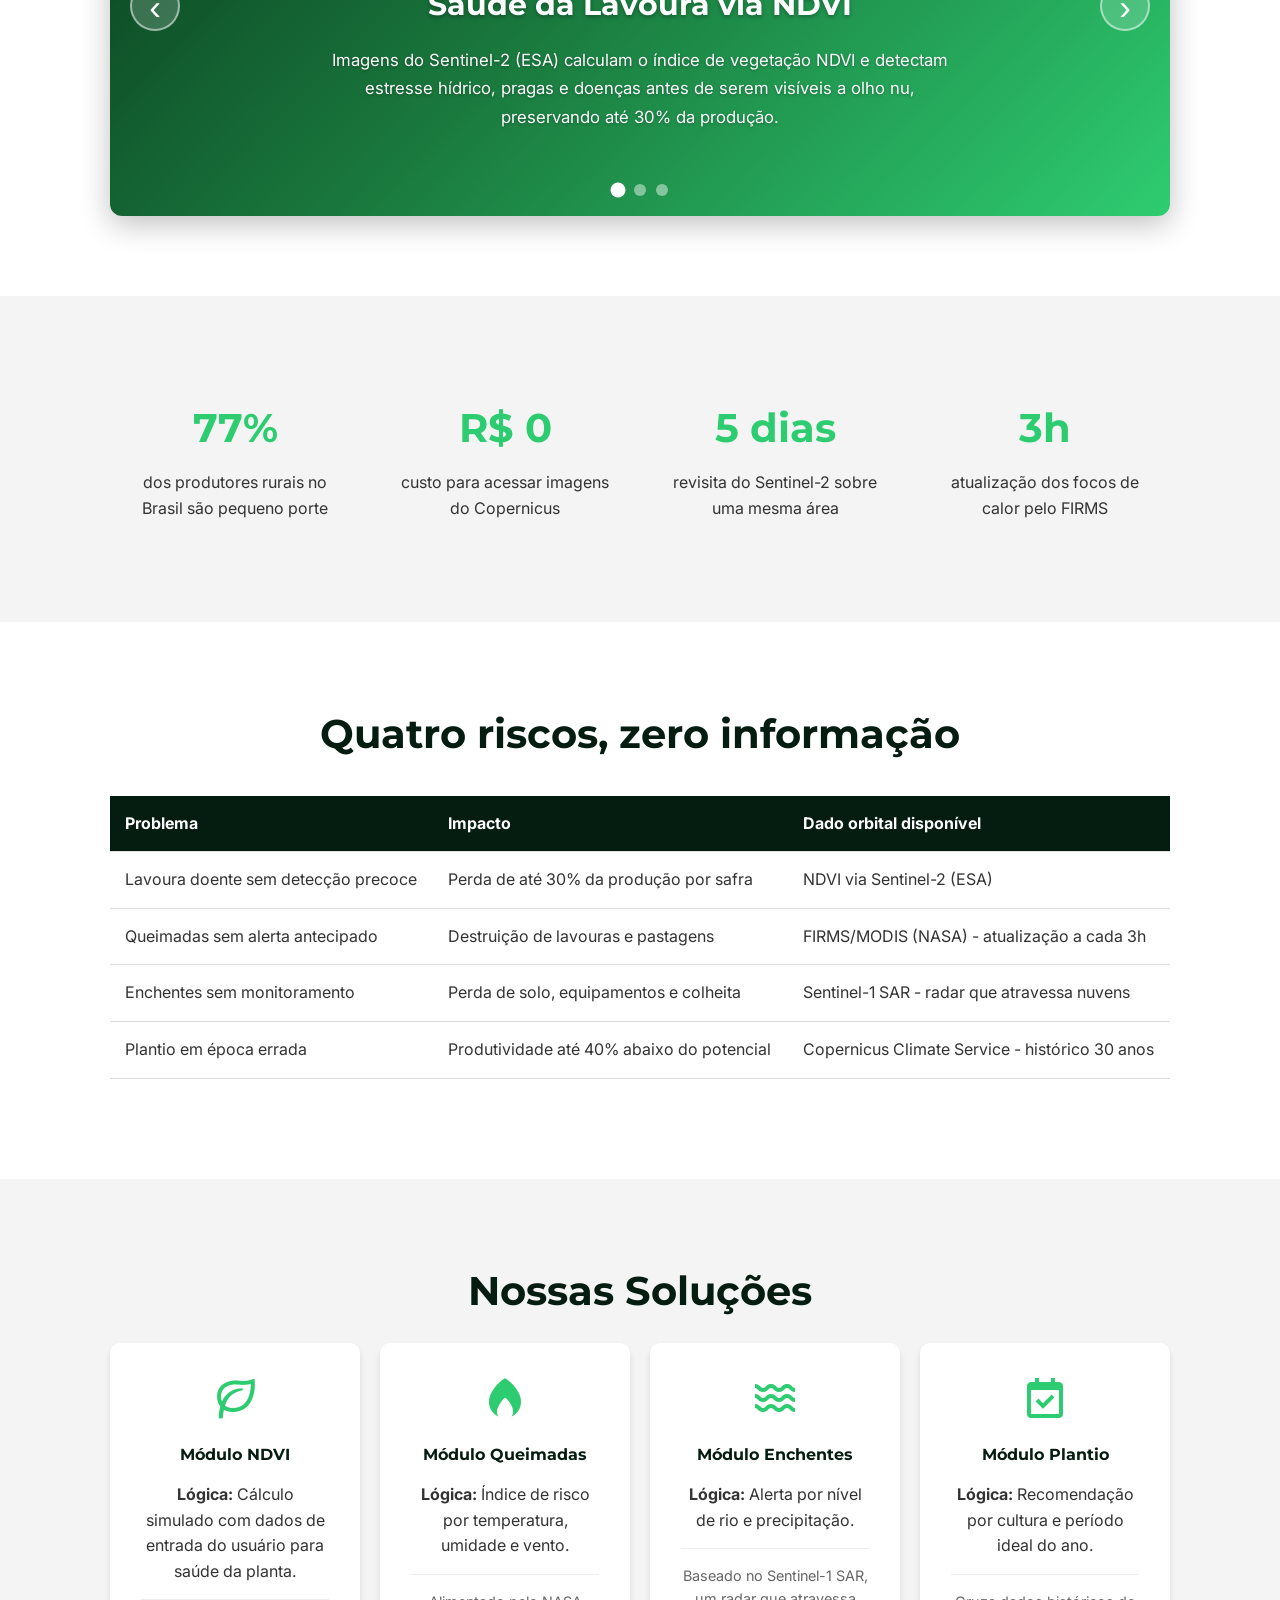
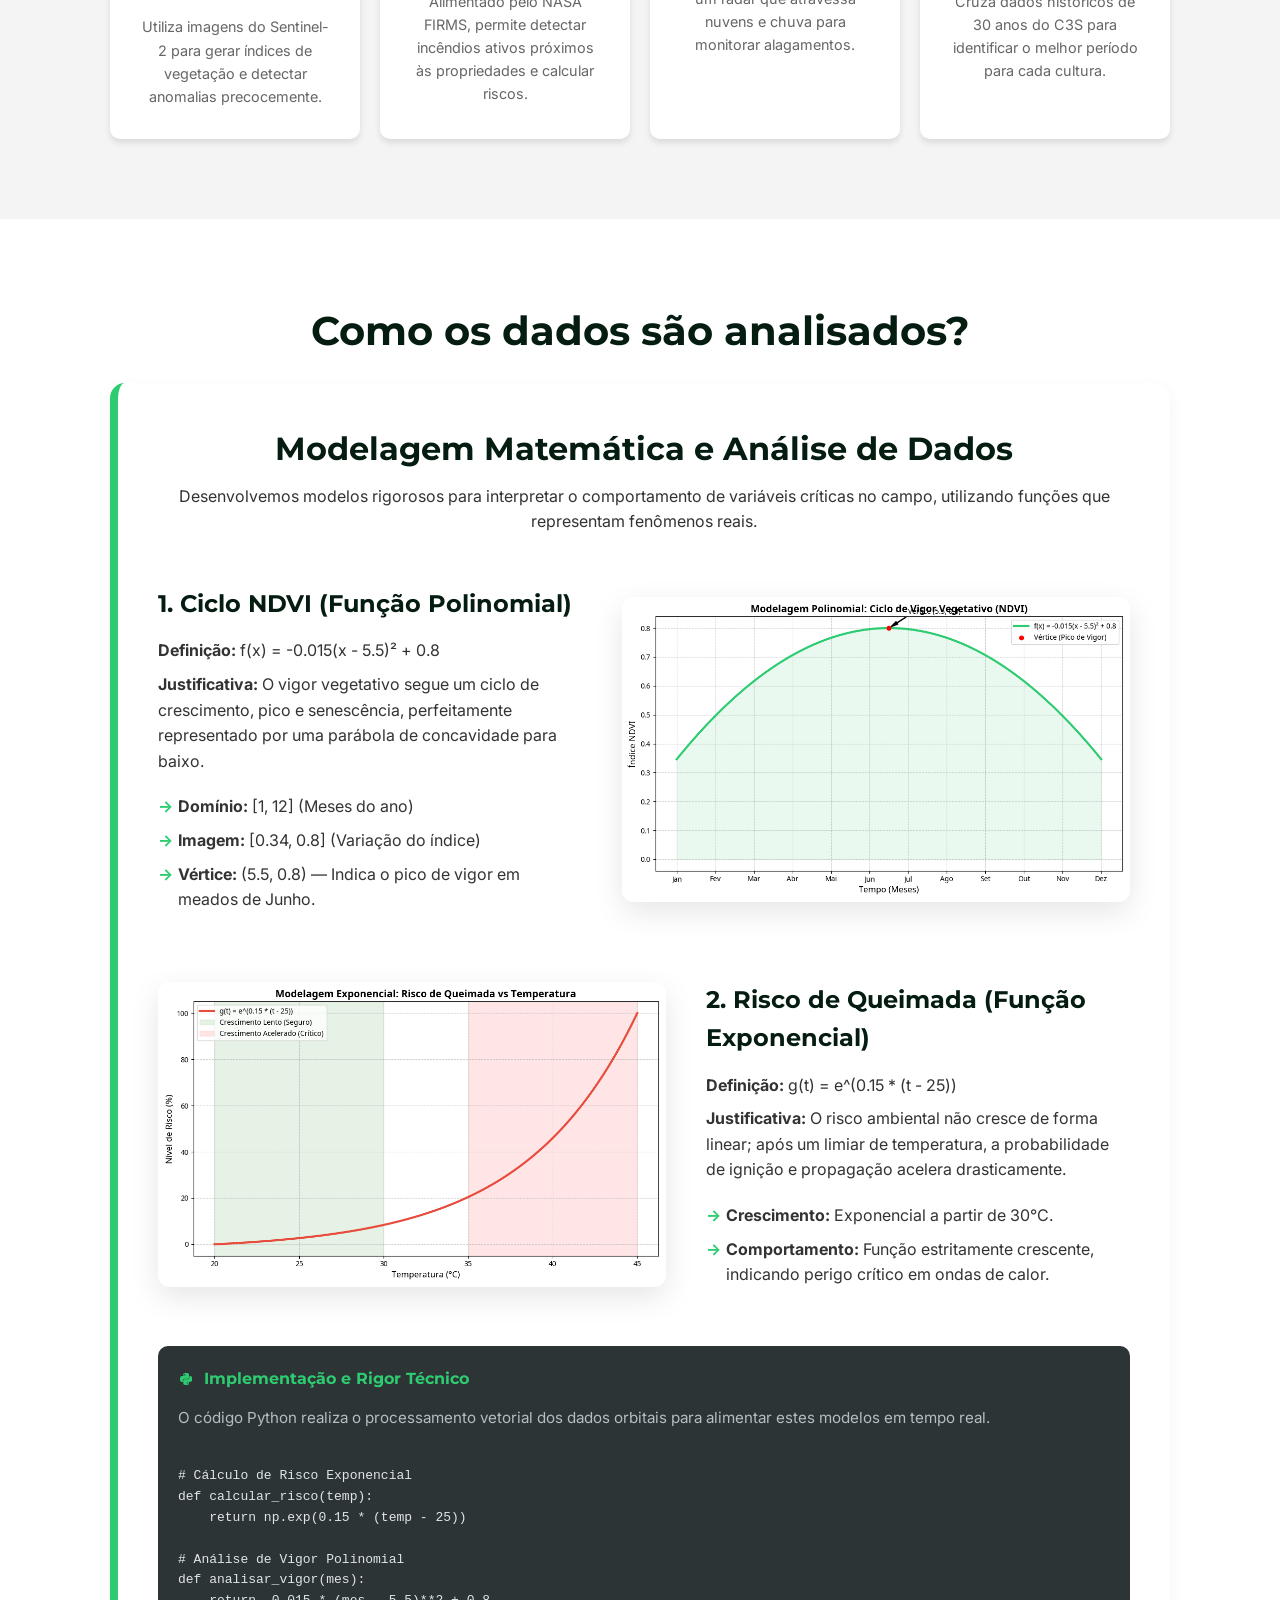
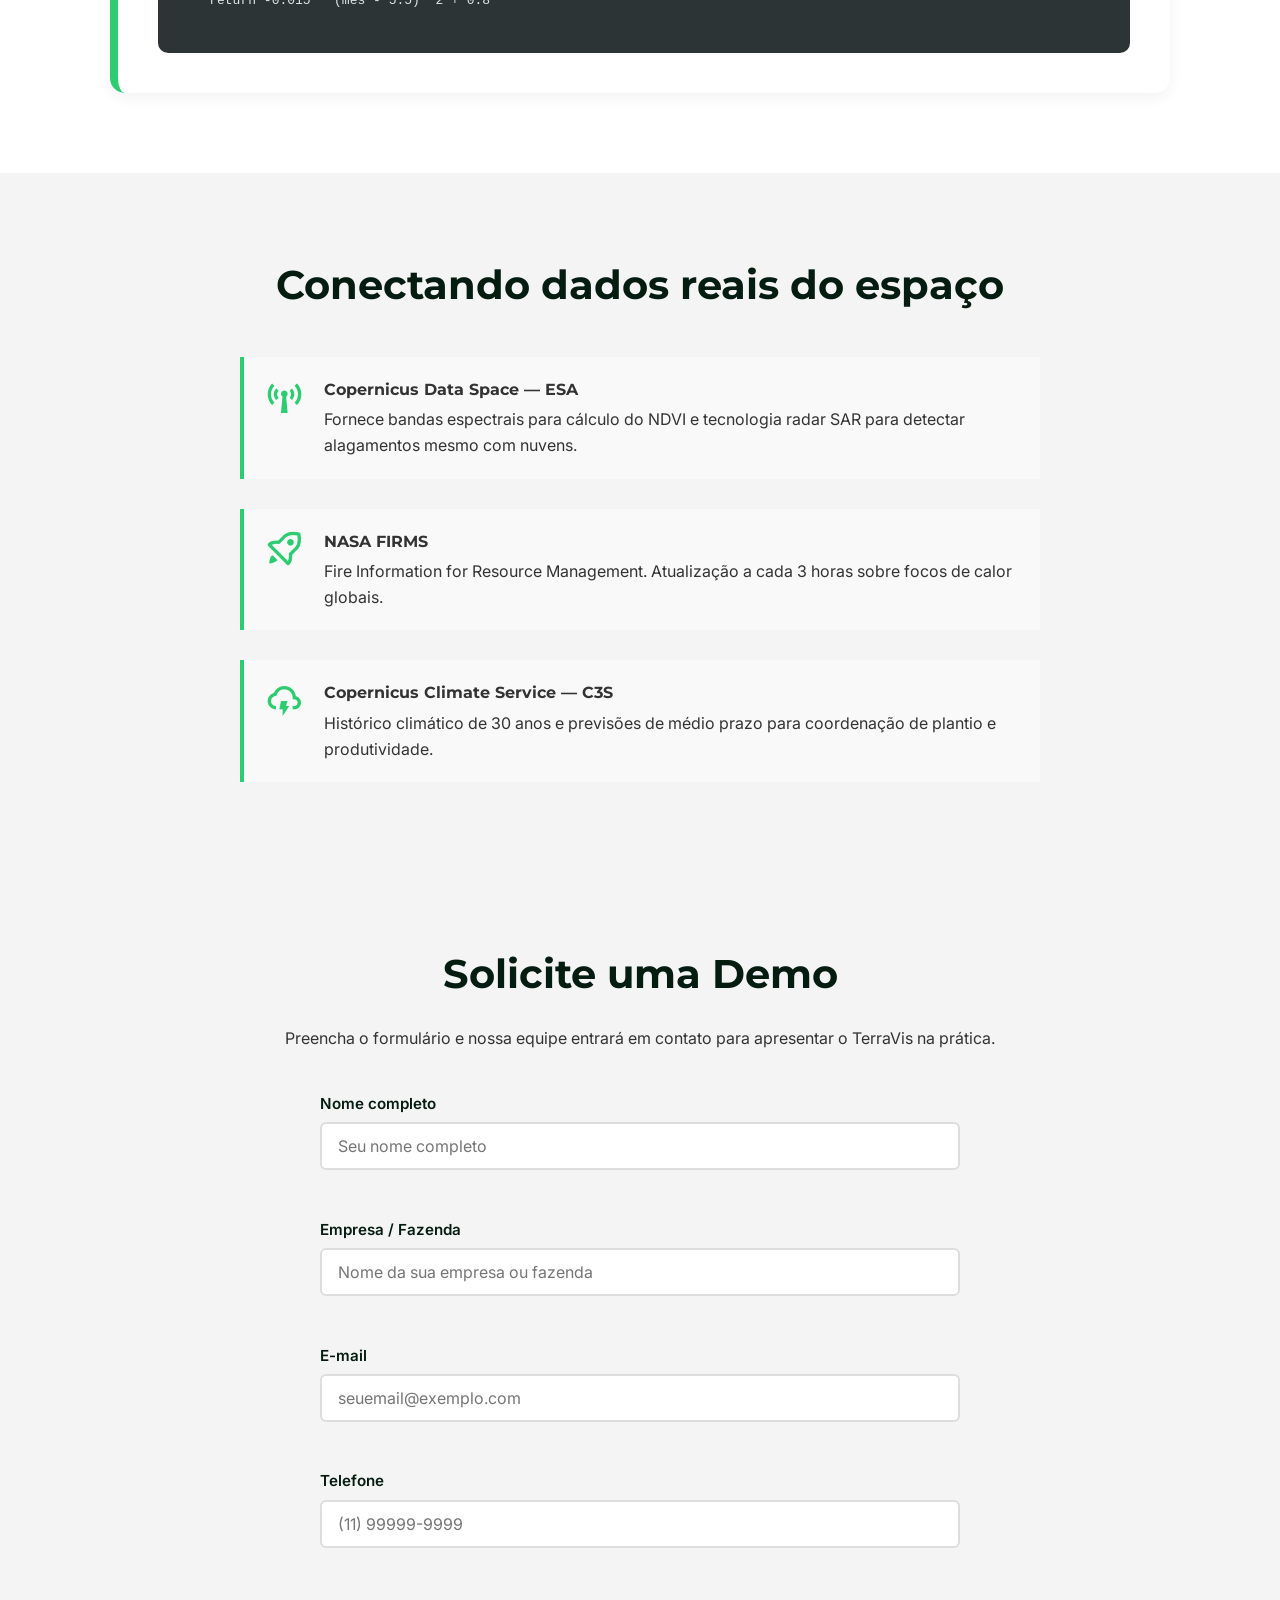
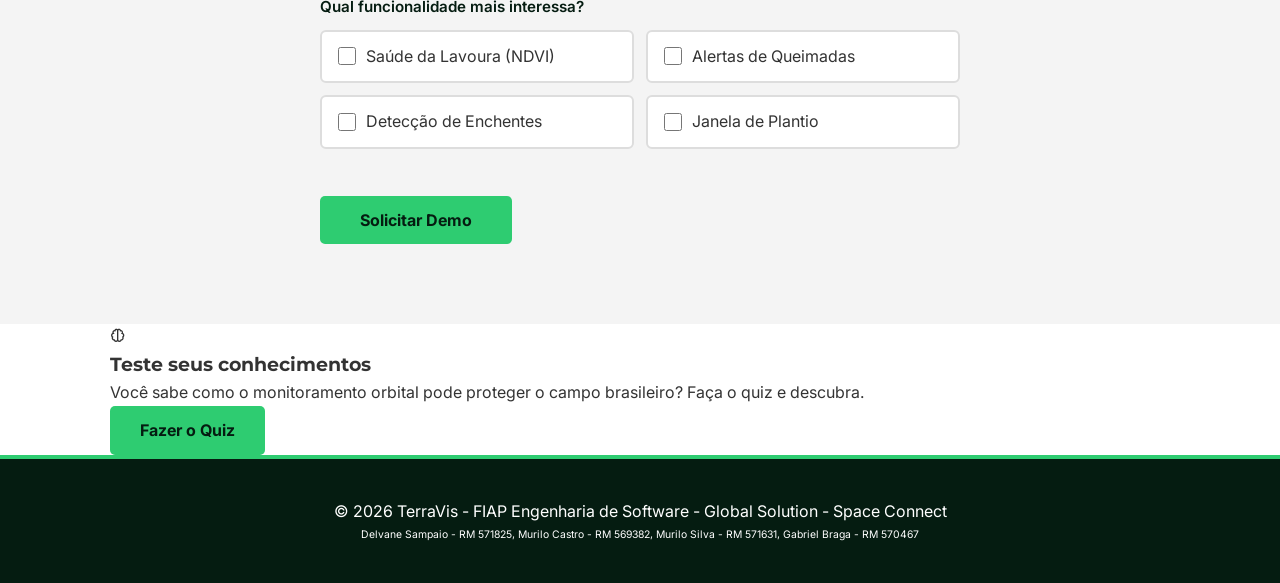
==== commit e4e9767d: "feat: atualização na landing page" ====
--- a/index.html
+++ b/index.html
@@ -19,11 +19,11 @@
             </div>
             <ul class="nav-links">
                 <li><a href="#home">Home</a></li>
-                <li><a href="#sobre">Sobre</a></li>
-                <li><a href="#estatisticas">Destaques</a></li>
-                <li><a href="#problemas">Riscos</a></li>
+                <li><a href="#sobre">Objetivo</a></li>
+                <li><a href="#estatisticas">Benefícios</a></li>
+                <li><a href="#problemas">Problemas</a></li>
                 <li><a href="#solucoes">Soluções</a></li>
-                <li><a href="#modelagem">Modelagem</a></li>
+                <li><a href="#modelagem">Aplicação no dia a dia</a></li>
                 <li><a href="#tecnologia">Tecnologia</a></li>
                 <li><a href="#demo">Demo</a></li>
                 <li><a href="./src/css/pagina/quiz.html" class="nav-quiz">Quiz</a></li>
@@ -43,8 +43,8 @@
 
         <section id="sobre" class="section-padding">
             <div class="container">
-                <h2 class="section-title">O que é o TerraVis</h2>
-                <p class="section-desc">O TerraVis é uma plataforma de inteligência orbital voltada ao campo brasileiro. Usando dados de satélites públicos e gratuitos — principalmente o programa Copernicus da ESA e o FIRMS da NASA — o sistema monitora quatro dimensões críticas para o produtor rural.</p>
+                <h2 class="section-title">O que é a TerraVis</h2>
+                <p class="section-desc">A TerraVis é uma plataforma de inteligência orbital voltada ao campo brasileiro. Nosso objetivo é democratizar o acesso à tecnologia espacial para pequenos e médios produtores rurais, transformando dados complexos em decisões estratégicas. Usando dados de satélites públicos e gratuitos — principalmente o programa Copernicus da ESA e o FIRMS da NASA — o sistema monitora quatro dimensões críticas para garantir a segurança e a produtividade de quem alimenta o país.</p>
             </div>
         </section>
 
@@ -62,7 +62,7 @@
                         </div>
                         <div class="slide slide-fire">
                             <div class="slide-content">
-                                <i class='bx bx-flame'></i>
+                                <i class='bx bxs-flame'></i>
                                 <h3>Alertas de Queimadas em Tempo Real</h3>
                                 <p>O sistema NASA FIRMS atualiza focos de calor a cada 3 horas, permitindo alertas antecipados de incêndios próximos à propriedade e cálculo de risco por temperatura, umidade e vento.</p>
                             </div>
@@ -161,7 +161,7 @@
                     </a>
                     <a href="#tecnologia" class="card-link">
                         <div class="card">
-                            <i class='bx bx-flame'></i>
+                            <i class='bx bxs-flame'></i>
                             <h4>Módulo Queimadas</h4>
                             <p><strong>Lógica:</strong> Índice de risco por temperatura, umidade e vento.</p>
                             <p class="card-detail">Alimentado pelo NASA FIRMS, permite detectar incêndios ativos próximos às propriedades e calcular riscos.</p>
@@ -259,7 +259,7 @@
                         </div>
                     </div>
                     <div class="tech-item">
-                        <i class='bx bx-satellite'></i>
+                        <i class='bx bx-rocket'></i>
                         <div>
                             <h4>NASA FIRMS</h4>
                             <p>Fire Information for Resource Management. Atualização a cada 3 horas sobre focos de calor globais.</p>
@@ -347,7 +347,8 @@
 
     <footer>
         <div class="container">
-            <p>&copy; 2026 TerraVis - FIAP Engenharia de Software 1ESPT - Global Solution Space Connect.</p>
+            <p>&copy; 2026 TerraVis - FIAP Engenharia de Software - Global Solution - Space Connect</p>
+            <p class="integrantes">Delvane Sampaio - RM 571825, Murilo Castro - RM 569382, Murilo Silva - RM 571631, Gabriel Braga - RM 570467</p>
         </div>
     </footer>
 <div class="theme-switcher" id="theme-switcher" role="group" aria-label="Selecionar tema">
--- a/src/css/style.css
+++ b/src/css/style.css
@@ -266,6 +266,11 @@
     text-align: center;
     padding: 40px 0;
     border-top: 4px solid var(--primary-color);
+}
+
+.integrantes {
+    margin-top: 2px;
+    font-size: 0.65rem;
 }
 
 /* Slideshow */
